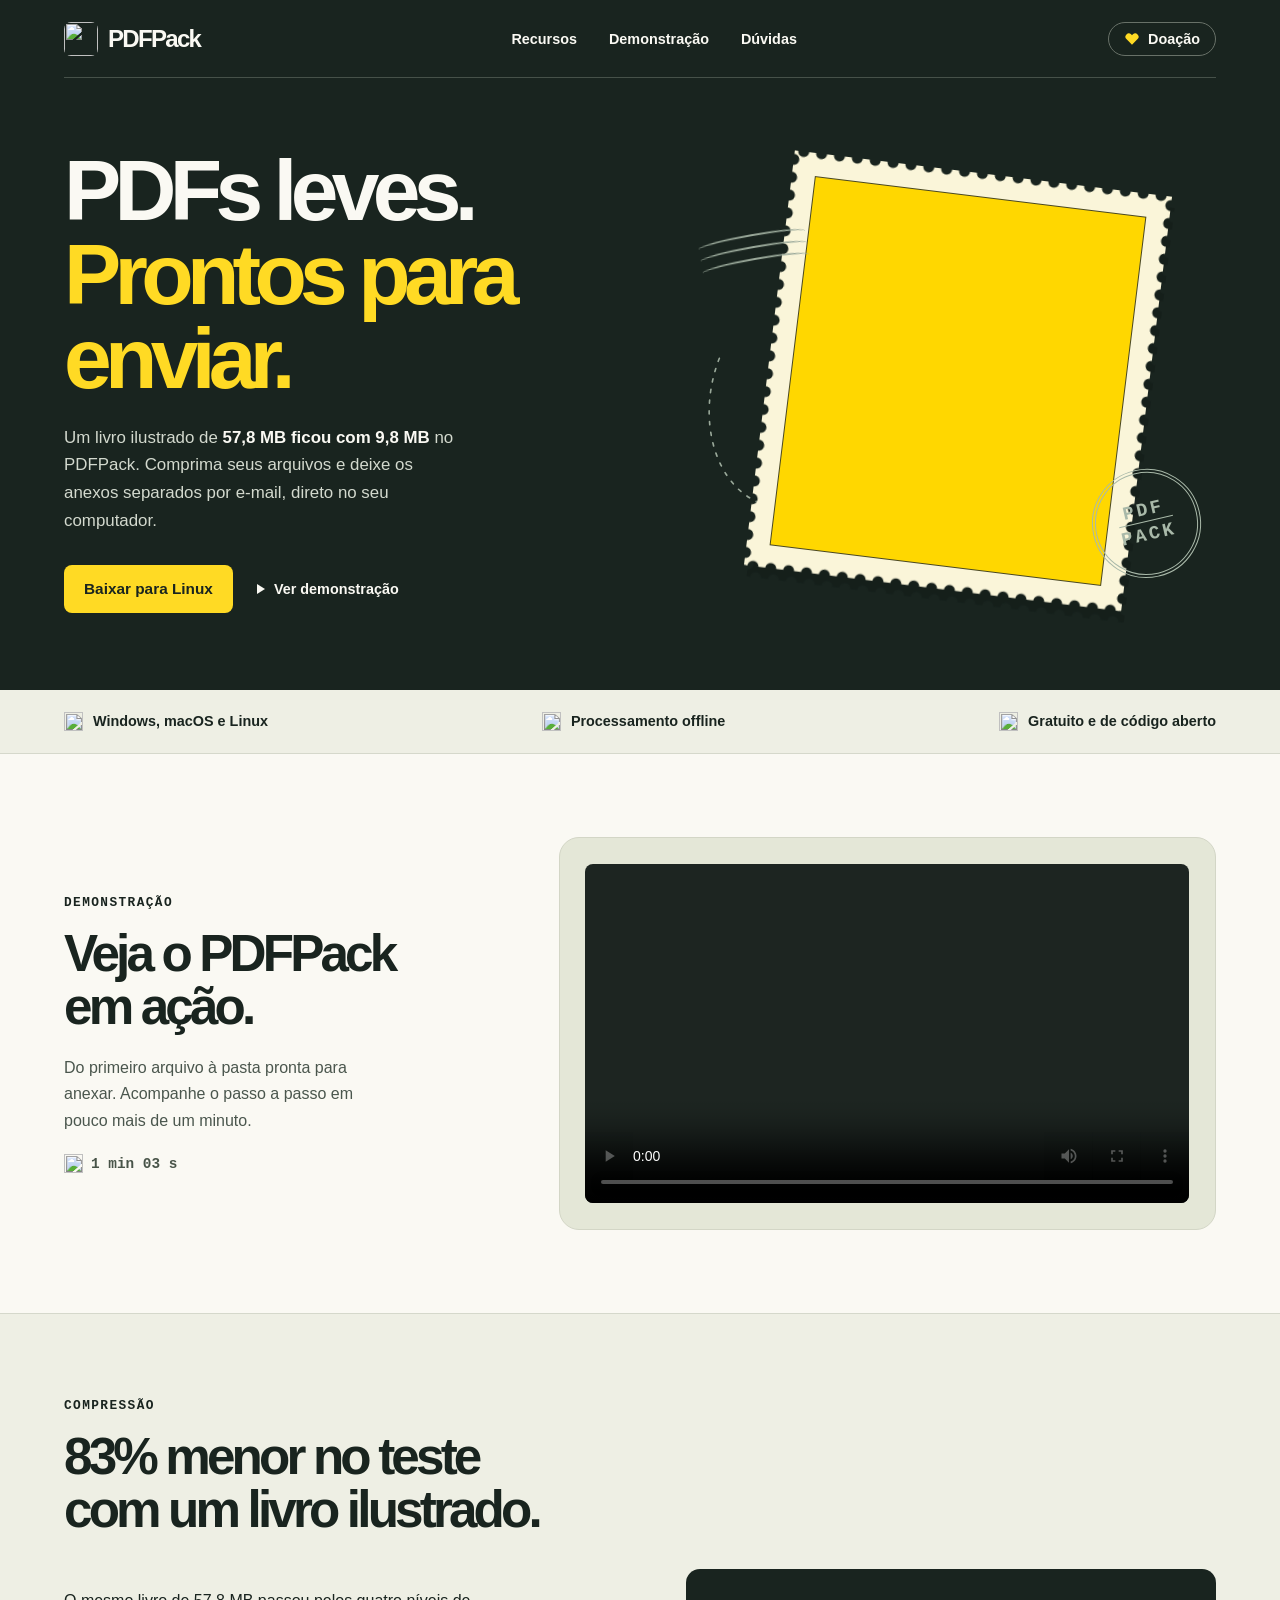
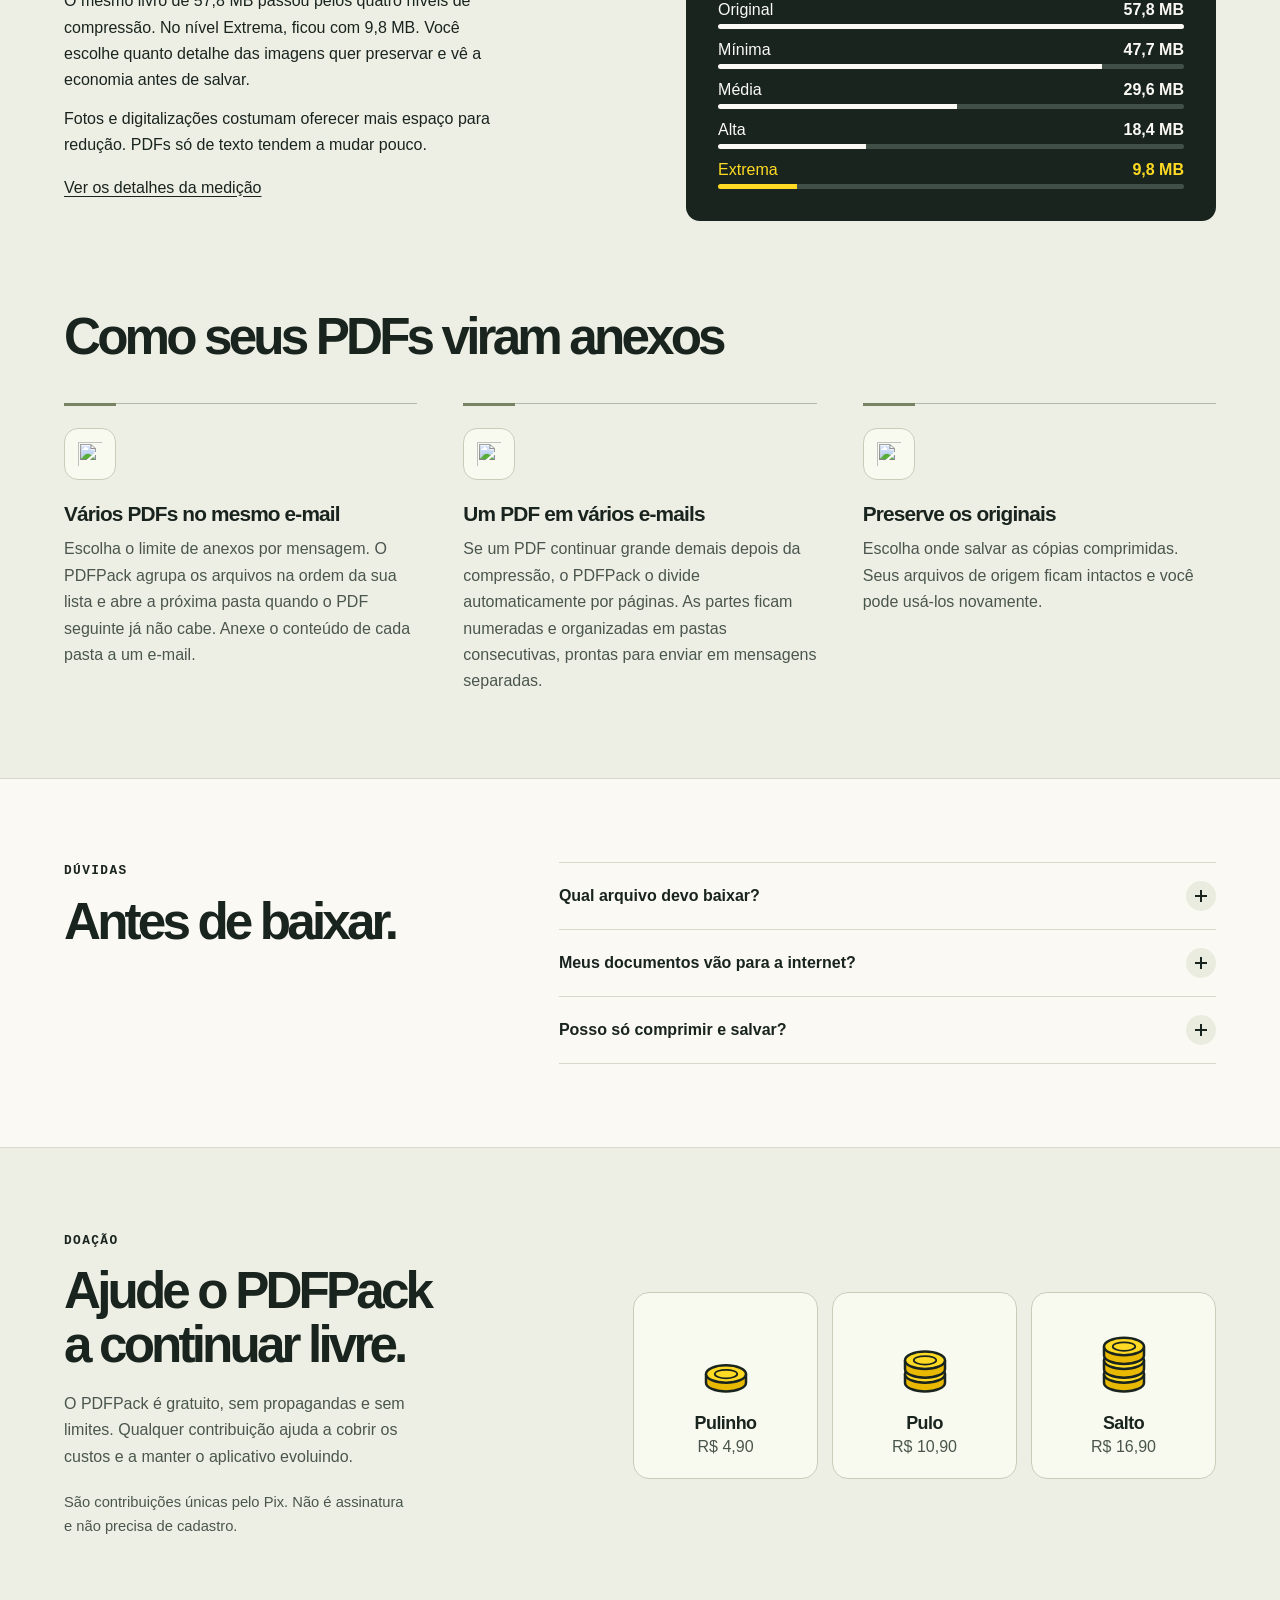
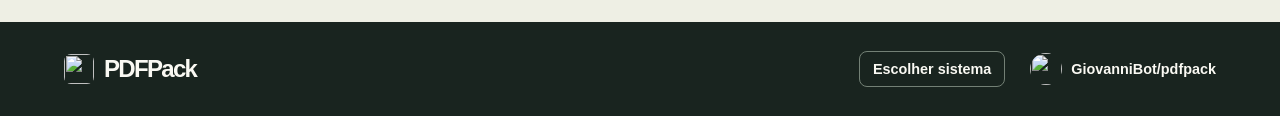
==== landing/index.html @ 3e166c4d "PDFPack 0.1.9: doação pelo Pix no aplicativo e na página O botão Doar abre três valores fixos com QR" ====
<!doctype html>
<html lang="pt-BR">
<head>
  <meta charset="utf-8">
  <meta name="viewport" content="width=device-width, initial-scale=1">
  <meta name="theme-color" content="#19241f">
  <meta name="description" content="Comprima PDFs no Windows, macOS ou Linux. Agrupe vários anexos por e-mail ou divida automaticamente um PDF pesado em partes para enviar em mensagens separadas.">
  <title>PDFPack — PDFs prontos para enviar</title>
  <link rel="icon" href="media/icon.png">
  <link rel="stylesheet" href="styles.css">
  <script defer src="downloads.js"></script>
  <script defer src="doacao-dados.js"></script>
  <script defer src="doacao.js"></script>
</head>
<body>
<a class="skip" href="#principal">Ir para o conteúdo</a>
<div class="top">
  <header class="wrap header">
    <a class="brand" href="#" aria-label="PDFPack, início"><img src="media/icon.png" alt="" width="34" height="34">PDFPack</a>
    <nav aria-label="Navegação principal"><a href="#recursos">Recursos</a><a href="#demonstracao">Demonstração</a><a href="#duvidas">Dúvidas</a></nav>
    <a class="repo donate" href="#doacao"><svg viewBox="0 0 24 24" width="16" height="16" aria-hidden="true"><path d="M12 20.5 3.6 12.1a5 5 0 0 1 7.07-7.07L12 6.36l1.33-1.33a5 5 0 0 1 7.07 7.07Z" fill="currentColor"/></svg>Doação</a>
  </header>
  <main id="principal" class="wrap hero">
    <div class="hero-copy">
      <h1>PDFs leves.<br><em>Prontos para <br>enviar.</em></h1>
      <p>Um livro ilustrado de <strong>57,8 MB ficou com 9,8 MB</strong> no PDFPack. Comprima seus arquivos e deixe os anexos separados por e-mail, direto no seu computador.</p>
      <div class="actions">
        <a class="button primary" id="device-download" href="#baixar">Baixar para computador</a>
        <a class="watch demo-link" href="#demonstracao"><i class="triangle" aria-hidden="true"></i>Ver demonstração</a>
      </div>
    </div>
    <div class="art" role="img" aria-label="Selo postal amarelo com o canguru do PDFPack guardando um envelope na bolsa">
      <svg class="postal-route" viewBox="0 0 480 370" aria-hidden="true" focusable="false">
        <path id="envelope-route" d="M18 164 C-11 239 30 317 94 300 S121 238 92 254 S86 346 203 346 Q320 346 405 309" fill="none" stroke="currentColor" stroke-width="1.5" stroke-dasharray="3 7" stroke-linecap="round"/>
        <g class="traveling-envelope">
          <rect x="-13" y="-9" width="26" height="18" rx="2" fill="#ffda24" stroke="#19241f" stroke-width="1.5"/>
          <path d="m-12-7 12 9 12-9" fill="none" stroke="#19241f" stroke-width="1.5"/>
        </g>
      </svg>
      <div class="stamp-shadow"><div class="stamp"><div class="stamp-print"></div></div></div>
      <div class="frank" aria-hidden="true"><span>PDF</span><b>PACK</b></div>
      <div class="waves" aria-hidden="true"><i></i><i></i><i></i></div>
    </div>
  </main>
</div>
<div class="specs"><div class="wrap spec-row">
  <span><img src="media/monitor.svg" alt="">Windows, macOS e Linux</span>
  <span><img src="media/shield-check.svg" alt="">Processamento offline</span>
  <span><img src="media/code-xml.svg" alt="">Gratuito e de código aberto</span>
</div></div>
<section class="section wrap demo" id="demonstracao" aria-labelledby="demo-title">
  <div class="section-copy"><p class="kicker">Demonstração</p><h2 id="demo-title">Veja o PDFPack <br>em ação.</h2><p>Do primeiro arquivo à pasta pronta para anexar. Acompanhe o passo a passo em pouco mais de um minuto.</p><span class="runtime"><img src="media/clock.svg" alt="">1 min 03 s</span></div>
  <div class="screen"><video controls playsinline preload="metadata" poster="media/emails.png" aria-label="Apresentação do PDFPack" src="media/pdfpack-apresentacao.mp4">Seu navegador não reproduz o vídeo. <a href="media/pdfpack-apresentacao.mp4">Abrir apresentação</a></video></div>
</section>
<section class="features" id="recursos" aria-labelledby="feature-title"><div class="wrap section">
  <p class="kicker">Compressão</p><h2 id="feature-title">83% menor no teste<br> com um livro ilustrado.</h2>
  <div class="compression-result">
    <div class="result-copy"><p>O mesmo livro de 57,8 MB passou pelos quatro níveis de compressão. No nível Extrema, ficou com 9,8 MB. Você escolhe quanto detalhe das imagens quer preservar e vê a economia antes de salvar.</p>
      <p>Fotos e digitalizações costumam oferecer mais espaço para redução. PDFs só de texto tendem a mudar pouco.</p>
      <a href="https://github.com/GiovanniBot/pdfpack/blob/b46be76/README.md#compress%C3%A3o" target="_blank" rel="noopener">Ver os detalhes da medição</a>
    </div>
    <dl class="size-chart" aria-label="Tamanho do mesmo livro antes e depois da compressão">
      <div style="--size:100%"><dt>Original</dt><dd>57,8 MB</dd></div>
      <div style="--size:82.5%"><dt>Mínima</dt><dd>47,7 MB</dd></div>
      <div style="--size:51.2%"><dt>Média</dt><dd>29,6 MB</dd></div>
      <div style="--size:31.8%"><dt>Alta</dt><dd>18,4 MB</dd></div>
      <div style="--size:17%"><dt>Extrema</dt><dd>9,8 MB</dd></div>
    </dl>
  </div>
  <h2>Como seus PDFs viram anexos</h2>
  <div class="feature-grid">
    <article><img src="media/folder-open.svg" alt=""><h3>Vários PDFs no mesmo e-mail</h3><p>Escolha o limite de anexos por mensagem. O PDFPack agrupa os arquivos na ordem da sua lista e abre a próxima pasta quando o PDF seguinte já não cabe. Anexe o conteúdo de cada pasta a um e-mail.</p></article>
    <article><img src="media/files.svg" alt=""><h3>Um PDF em vários e-mails</h3><p>Se um PDF continuar grande demais depois da compressão, o PDFPack o divide automaticamente por páginas. As partes ficam numeradas e organizadas em pastas consecutivas, prontas para enviar em mensagens separadas.</p></article>
    <article><img src="media/files.svg" alt=""><h3>Preserve os originais</h3><p>Escolha onde salvar as cópias comprimidas. Seus arquivos de origem ficam intactos e você pode usá-los novamente.</p></article>
  </div>
</div></section>
<section class="section wrap faq" id="duvidas" aria-labelledby="faq-title"><div><p class="kicker">Dúvidas</p><h2 id="faq-title">Antes de baixar.</h2></div>
  <div class="questions">
    <details><summary>Qual arquivo devo baixar?<span class="faq-icon" aria-hidden="true"></span></summary><div class="answer"><p>No Windows, abra o arquivo .exe. No macOS, descompacte o .zip para encontrar o PDFPack.app. No Linux x86_64, extraia o .tar.gz e siga as instruções incluídas no pacote.</p></div></details>
    <details><summary>Meus documentos vão para a internet?<span class="faq-icon" aria-hidden="true"></span></summary><div class="answer"><p>A compressão e a organização acontecem no seu computador. O aplicativo consulta a internet para verificar atualizações.</p></div></details>
    <details><summary>Posso só comprimir e salvar?<span class="faq-icon" aria-hidden="true"></span></summary><div class="answer"><p>Sim. Arraste os PDFs, escolha o nível de compressão e salve as cópias. A organização por e-mail é opcional.</p></div></details>
  </div>
</section>
<section class="support" id="doacao" aria-labelledby="support-title"><div class="wrap section support-grid">
  <div class="support-copy"><p class="kicker">Doação</p><h2 id="support-title">Ajude o PDFPack <br>a continuar livre.</h2>
    <p>O PDFPack é gratuito, sem propagandas e sem limites. Qualquer contribuição ajuda a cobrir os custos e a manter o aplicativo evoluindo.</p>
    <p class="support-note">São contribuições únicas pelo Pix. Não é assinatura e não precisa de cadastro.</p>
  </div>
  <div class="tiers" id="tiers"><noscript><p>Ative o JavaScript para ver os códigos Pix da doação.</p></noscript></div>
</div></section>
<footer><div class="wrap foot">
  <a class="brand" href="#"><img src="media/icon.png" alt="" width="30" height="30">PDFPack</a>
  <form id="system-picker" action="https://github.com/GiovanniBot/pdfpack/releases/latest">
    <button id="baixar" type="submit">Escolher sistema</button>
  </form>
  <a class="footer-repo" href="https://github.com/GiovanniBot/pdfpack">
    <img src="https://avatars.githubusercontent.com/u/69661645?v=4&amp;s=80" width="32" height="32" alt="" loading="lazy">
    GiovanniBot/pdfpack
  </a>
</div></footer>
<dialog id="download-dialog" aria-labelledby="dialog-title">
  <div class="dialog-heading">
    <h2 id="dialog-title">Baixar PDFPack</h2>
    <form method="dialog"><button class="close-dialog" aria-label="Fechar">×</button></form>
  </div>
  <div class="platform-list">
    <a data-system="windows" href="https://github.com/GiovanniBot/pdfpack/releases/latest/download/pdfpack.exe"><strong>Windows</strong><span>.exe</span></a>
    <a data-system="macos" href="https://github.com/GiovanniBot/pdfpack/releases/latest/download/PDFPack-macos.zip"><strong>macOS</strong><span>.zip</span></a>
    <a data-system="linux" href="https://github.com/GiovanniBot/pdfpack/releases/latest/download/pdfpack-linux-x86_64.tar.gz"><strong>Linux</strong><span>x86_64 · .tar.gz</span></a>
  </div>
</dialog>
<dialog id="pix-dialog" aria-labelledby="pix-title">
  <div class="dialog-heading">
    <h2 id="pix-title">Doar pelo Pix</h2>
    <form method="dialog"><button class="close-dialog" aria-label="Fechar">×</button></form>
  </div>
  <p class="pix-amount"><strong id="pix-name"></strong><span id="pix-price"></span></p>
  <div class="pix-body">
    <div class="pix-qr" id="pix-qr" role="img" aria-label="QR code do Pix"></div>
    <ol class="pix-steps">
      <li>Abra o aplicativo do seu banco.</li>
      <li>Escolha <b>Pix</b> e depois <b>Ler QR code</b>.</li>
      <li>Confira o valor e o nome <b id="pix-receiver"></b> e confirme.</li>
    </ol>
  </div>
  <label class="pix-copy-label" for="pix-code">Ou use o Pix copia e cola</label>
  <div class="pix-copy"><input id="pix-code" readonly><button type="button" id="pix-copy">Copiar código</button></div>
  <p class="pix-thanks" aria-live="polite" id="pix-status">Obrigado por apoiar o PDFPack.</p>
</dialog>
</body>
</html>
---- landing/styles.css ----
@font-face{font-family:Inter;src:url(media/Inter-Regular.ttf) format('truetype');font-weight:400;font-display:swap}
@font-face{font-family:Inter;src:url(media/Inter-SemiBold.ttf) format('truetype');font-weight:600 900;font-display:swap}
:root{--ink:#19241f;--sun:#ffda24;--paper:#faf9f3;--rule:#d5d8cb;color:var(--ink);background:var(--paper);font-family:Inter,Arial,sans-serif}
*{box-sizing:border-box}body{margin:0}a{color:inherit;text-decoration:none}img{display:block}a:focus-visible,video:focus-visible{outline:2px solid currentColor;outline-offset:4px}
.skip{position:fixed;left:1rem;top:-5rem;background:white;color:#161a17;padding:.8rem;z-index:5}.skip:focus{top:.5rem}
.wrap{width:min(1220px,calc(100% - clamp(36px,10vw,160px)));margin-inline:auto}
.top,footer{background:var(--ink);color:var(--paper)}
.header,.foot,.brand,nav,.actions,.button,.watch,.spec-row,.spec-row span,.repo,.runtime{display:flex;align-items:center}
.header{min-height:78px;justify-content:space-between;border-bottom:1px solid #465149;gap:22px}
.brand{gap:10px;font-size:1.5rem;font-weight:700;letter-spacing:-.07em}.brand img{border-radius:7px}.header nav{gap:32px}
nav a,.repo,.watch,.foot>a:not(.brand){font-size:.9rem;font-weight:600}
nav a:hover,.watch:hover,.foot a:hover{color:var(--sun)}.repo{gap:8px;border:1px solid #687168;border-radius:100px;padding:8px 15px}.repo span{font-family:monospace}.repo:hover{border-color:var(--sun)}
.hero{display:grid;grid-template-columns:1.12fr 1fr;align-items:center;gap:5%;padding-block:clamp(42px,5.5vw,88px) clamp(48px,6vw,92px)}
h1,h2,h3,p{margin:0}h1,h2,h3{font-weight:650}h1{font-size:clamp(3.6rem,6.7vw,6.6rem);line-height:.98;letter-spacing:-.078em}h1 em{font-style:normal;color:var(--sun)}
.hero-copy>p,.section-copy>p:not(.kicker),article p,details p{line-height:1.65}.hero-copy>p{color:#d3d9ce;font-size:clamp(1rem,1.32vw,1.18rem);max-width:43ch;margin-top:23px}
.actions{gap:24px;flex-wrap:wrap;margin-top:30px}.button{justify-content:center;gap:12px;border-radius:8px;padding:15px 20px;font-weight:700;font-size:.96rem}.primary{background:var(--sun);color:var(--ink)}.primary:hover{background:#ffea77}.windows{width:15px;height:15px;background:conic-gradient(var(--ink) 0 0);mask:linear-gradient(to right,#000 43%,transparent 43% 54%,#000 54%) intersect,linear-gradient(to bottom,#000 43%,transparent 43% 54%,#000 54%)}
.watch{gap:9px}.triangle{height:0;width:0;border-block:5px solid transparent;border-left:8px solid currentColor}
.art{position:relative;aspect-ratio:1.23;display:grid;place-items:center;isolation:isolate}
.stamp-shadow{width:77%;max-width:380px;transform:rotate(7deg);filter:drop-shadow(4px 11px 0 #0d17135c)}
.stamp{padding:6%;background:#faf5d9;aspect-ratio:.91;mask:linear-gradient(#000 0 0) center/calc(100% - 18px) calc(100% - 18px) no-repeat,radial-gradient(circle at 0 50%,transparent 5px,#000 5.8px) left/52% 18px repeat-y,radial-gradient(circle at 100% 50%,transparent 5px,#000 5.8px) right/52% 18px repeat-y;
  /* Perforations repeat along each of the four paper edges. */
  mask:radial-gradient(circle at 9px 0,transparent 5px,#000 6px) 0 0/18px 100% repeat-x intersect,radial-gradient(circle at 9px 100%,transparent 5px,#000 6px) 0 0/18px 100% repeat-x intersect,radial-gradient(circle at 0 9px,transparent 5px,#000 6px) 0 0/100% 18px repeat-y intersect,radial-gradient(circle at 100% 9px,transparent 5px,#000 6px) 0 0/100% 18px repeat-y}
.stamp-print{height:100%;background:#ffd700 url(media/banner.png) left center/auto 100% no-repeat;border:1px solid #494721}
.frank{position:absolute;right:3%;bottom:3%;width:clamp(70px,8.5vw,132px);aspect-ratio:1;border:4px double currentColor;border-radius:50%;color:#a9b9a9;display:grid;place-content:center;text-align:center;transform:rotate(-13deg);font:600 clamp(.8rem,1.45vw,1.3rem)/1.15 monospace;letter-spacing:.15em;z-index:2}.frank b{border-top:1px solid;padding-top:3px}
.waves{position:absolute;left:0;top:15%;width:21%;transform:rotate(-10deg);color:#9aa99a}.waves i{display:block;height:12px;border-top:2px solid;border-radius:50%}
.specs{border-bottom:1px solid var(--rule);background:#eeefe4}.spec-row{justify-content:space-between;gap:24px;padding-block:22px}.spec-row span{gap:10px;font-size:.9rem;font-weight:600}.spec-row img,.runtime img{width:19px;height:19px}
.section{padding-block:clamp(50px,6.5vw,100px)}.demo,.faq{display:grid;grid-template-columns:.76fr 1.24fr;align-items:center;gap:8%}.kicker{text-transform:uppercase;letter-spacing:.11em;font:600 .8rem/1.4 monospace;margin-bottom:15px}
h2{font-size:clamp(2.4rem,4vw,4rem);letter-spacing:-.075em;line-height:1.04}.section-copy>p:not(.kicker){margin-top:22px;max-width:33ch;color:#4a564d}.runtime{gap:8px;margin-top:20px;color:#485448;font:600 .9rem monospace}.screen{background:#e4e7d7;border:1px solid #d3d6c6;padding:clamp(10px,2vw,30px);border-radius:20px}.screen video{display:block;width:100%;aspect-ratio:16/9;background:#1d2521;object-fit:contain;border-radius:8px}
.features{border-block:1px solid var(--rule);background:#eeefe4}.feature-grid{display:grid;grid-template-columns:repeat(3,1fr);gap:4%;margin-top:40px}article{border-top:1px solid #b1b9aa;padding-top:24px}article img{width:28px;height:28px;margin-bottom:22px}h3{font-size:1.3rem;letter-spacing:-.04em}article p,details p{margin-top:10px;color:#4a564d}.faq{align-items:start}.questions{border-top:1px solid var(--rule)}details{border-bottom:1px solid var(--rule);padding-block:20px}summary{cursor:pointer;display:flex;align-items:center;justify-content:space-between;gap:15px;font-weight:600}summary::-webkit-details-marker{display:none}details p{max-width:60ch}.foot{gap:25px;padding-block:29px}.foot .brand{margin-right:auto}
@media(max-width:850px){.wrap{width:90%}.actions{gap:16px}.hero{gap:2%}.spec-row{gap:12px}.spec-row span{font-size:.8rem}}
@media(max-width:680px){.header{min-height:64px;gap:8px}.header nav{gap:15px}.header nav a{font-size:.83rem}.header nav a:first-child,.header nav a:last-child{display:none}.repo{padding:6px 10px}.hero{grid-template-columns:1fr;padding-block:42px 32px}.art{width:min(84%,375px);justify-self:center;margin-top:24px}.hero h1{font-size:clamp(3.65rem,13vw,5rem)}.hero h1 em br{display:none}.hero h1 em br:after{content:' '}.actions{gap:20px}.spec-row{flex-wrap:wrap;justify-content:flex-start;gap:15px 22px;padding-block:18px}.demo,.faq,.feature-grid{grid-template-columns:1fr;gap:26px}.section-copy>p:not(.kicker){max-width:100%}.section-copy h2 br{display:none}.feature-grid{margin-top:26px}.foot{gap:14px;flex-wrap:wrap}.foot>a:not(.brand){font-size:.8rem}}
@media(max-width:375px){.actions{align-items:flex-start;flex-direction:column}.header .brand{font-size:1.25rem}.header nav{display:none}.hero h1{font-size:clamp(2.9rem,15vw,3.65rem)}}

@keyframes rise-into-place {
  from { opacity: .55; translate: 0 14px; }
  to { opacity: 1; translate: 0 0; }
}

@keyframes deliver-stamp {
  from { opacity: .25; translate: 12px -16px; rotate: -8deg; }
  72% { opacity: 1; translate: 0 2px; rotate: 1deg; }
  to { opacity: 1; translate: 0 0; rotate: 0deg; }
}

@keyframes apply-postmark {
  from { opacity: 0; scale: 1.16; }
  75% { opacity: 1; scale: .96; }
  to { opacity: 1; scale: 1; }
}

.postal-route {
  position: absolute;
  inset: 0;
  width: 100%;
  height: 100%;
  color: #9aa99a;
  pointer-events: none;
}
.traveling-envelope { opacity: 0; }
#baixar, .close-dialog {
  cursor: pointer;
  font: inherit;
  color: inherit;
}
#baixar {
  border: 1px solid #738075;
  border-radius: 8px;
  padding: 9px 13px;
  background: transparent;
  font-size: .9rem;
  font-weight: 600;
}
#baixar:hover { border-color: var(--sun); color: var(--sun); }
button:focus-visible { outline: 2px solid currentColor; outline-offset: 3px; }
#download-dialog {
  width: min(440px, calc(100% - 32px));
  padding: clamp(22px,4vw,32px);
  border: 1px solid var(--rule);
  border-radius: 18px;
  color: var(--ink);
  background: var(--paper);
  box-shadow: 0 20px 90px #101a1555;
}
#download-dialog::backdrop { background: #101b16ba; }
.dialog-heading, .platform-list a { display: flex; align-items: center; justify-content: space-between; gap: 12px; }
.dialog-heading h2 { font-size: 2rem; }
.close-dialog { border: 0; background: #e9ecde; border-radius: 50%; width: 36px; height: 36px; font-size: 1.5rem; }
.platform-list { display: grid; gap: 8px; margin-top: 24px; }
.platform-list a { padding: 14px; border: 1px solid var(--rule); border-radius: 8px; }
.platform-list a:is(:hover,:focus-visible) { background: var(--sun); }
.platform-list span { font-size: .85rem; }
.demo-link { width: fit-content; }
.footer-repo { display: inline-flex; align-items: center; gap: 9px; }
.footer-repo img { border-radius: 50%; object-fit: cover; }
.hero-copy strong { color: var(--paper); }
.compression-result {
  display: grid;
  grid-template-columns: 1fr 1fr;
  gap: 8%;
  margin-block: 32px clamp(56px,7vw,96px);
  align-items: center;
}
.result-copy { max-width: 48ch; line-height: 1.65; }
.result-copy p + p { margin-top: 12px; }
.result-copy a { display: inline-block; margin-top: 16px; text-decoration: underline; text-underline-offset: .2em; }
.size-chart { margin: 0; padding: clamp(18px,3vw,32px); background: var(--ink); color: var(--paper); border-radius: 14px; }
.size-chart div { display: grid; grid-template-columns: 1fr auto; gap: 5px; margin-bottom: 12px; }
.size-chart div:last-child { margin-bottom: 0; color: var(--sun); }
.size-chart dd { margin: 0; font-weight: 600; font-variant-numeric: tabular-nums; }
.size-chart div::after {
  content: "";
  grid-column: 1 / -1;
  height: 5px;
  border-radius: 4px;
  background: linear-gradient(to right,currentColor var(--size),#405047 var(--size));
}
@media(max-width:680px) { .compression-result { grid-template-columns: 1fr; gap: 22px; } }
.stamp-shadow { position: relative; }
.header nav a { position: relative; }
.header nav a::after {
  content: "";
  position: absolute;
  inset: auto 0 -5px;
  height: 2px;
  background: var(--sun);
  transform: scaleX(0);
  transform-origin: left;
}
.header nav a:is(:hover, :focus-visible)::after { transform: scaleX(1); }

.feature-grid article { position: relative; }
.feature-grid article > img {
  width: 52px;
  height: 52px;
  padding: 13px;
  border: 1px solid #c6ceba;
  border-radius: 14px;
  background: #f9faef;
}
.feature-grid article::before {
  content: "";
  position: absolute;
  inset: -1px auto auto 0;
  width: 52px;
  height: 3px;
  background: #778363;
  transform-origin: left;
}

.questions details { padding: 0; }
.questions summary { padding-block: 18px; }
.faq-icon {
  display: grid;
  place-items: center;
  width: 30px;
  height: 30px;
  flex: none;
  border-radius: 50%;
  background: #e9ecde;
}
.faq-icon::before, .faq-icon::after {
  content: "";
  grid-area: 1 / 1;
  width: 12px;
  border-top: 2px solid currentColor;
}
.faq-icon::after { transform: rotate(90deg); }
details[open] .faq-icon { background-color: var(--sun); }
details[open] .faq-icon::after { transform: rotate(0deg); }
.questions summary:focus-visible { outline: none; }
.questions summary:focus-visible .faq-icon { outline: 2px solid currentColor; outline-offset: 3px; }
.answer { min-height: 0; overflow: hidden; }
.answer p { margin: 0; padding: 0 40px 20px 0; }

@keyframes carry-envelope {
  0% { offset-distance: 0%; opacity: 0; }
  10%, 89% { opacity: 1; }
  100% { offset-distance: 100%; opacity: 0; }
}
@keyframes ink-stroke {
  from { clip-path: inset(0 100% 0 0); }
  to { clip-path: inset(0); }
}
@keyframes print-rule {
  from { transform: scaleX(0); }
  to { transform: scaleX(1); }
}
@keyframes lift-icon {
  from { scale: .87; rotate: -8deg; }
  to { scale: 1; rotate: 0deg; }
}

@media screen and (prefers-reduced-motion: no-preference) {
  html { scroll-behavior: smooth; }
  .hero-copy > * {
    animation: rise-into-place 500ms cubic-bezier(.2,.75,.3,1) backwards;
  }
  .hero-copy > p { animation-delay: 90ms; }
  .hero-copy > .actions { animation-delay: 155ms; }
  .stamp-shadow { animation: deliver-stamp 750ms cubic-bezier(.2,.72,.25,1) backwards; }
  .frank { animation: apply-postmark 310ms 1.75s backwards; }
  .traveling-envelope {
    transform-box: fill-box;
    offset-path: url(#envelope-route);
    offset-anchor: center;
    offset-rotate: auto;
    animation: carry-envelope 1.55s 220ms cubic-bezier(.32,.06,.45,1) both;
  }
  .waves i { animation: ink-stroke 350ms 1.75s backwards; }
  .waves i:nth-child(2) { animation-delay: 1.81s; }
  .waves i:nth-child(3) { animation-delay: 1.87s; }
  .header nav a::after { transition: transform 190ms ease-out; }

  .button, .repo, .triangle {
    transition: translate 170ms ease-out, background-color 170ms, border-color 170ms;
  }
  .button:active, .repo:active { translate: 0 1px; }
  .faq-icon { transition: background-color 220ms; }
  .faq-icon::after { transition: transform 220ms ease; }
  @supports selector(details::details-content) {
    .questions details::details-content {
      display: grid;
      grid-template-rows: 0fr;
      opacity: 0;
      transition: grid-template-rows 360ms cubic-bezier(.35,0,.25,1),
                  opacity 240ms ease,
                  content-visibility 360ms allow-discrete;
    }
    .questions details[open]::details-content { grid-template-rows: 1fr; opacity: 1; }
  }

  @media (hover: hover) and (pointer: fine) {
    .art { transition: rotate 320ms ease-out; }
    .art:hover { rotate: -2deg; }
    .button:hover, .repo:hover { translate: 0 -2px; }
    .watch:hover .triangle { translate: 3px 0; }
    .feature-grid article img { transition: background-color 230ms, translate 230ms; }
    .feature-grid article:hover img { background-color: var(--sun); translate: 0 -3px; }
  }

  @supports (animation-timeline: view()) and (animation-range: entry 0% entry 80%) {
    .section-copy, .feature-grid article, .faq > div:first-child {
      animation: rise-into-place linear both;
      animation-timeline: view();
      animation-range: entry 0% entry 80%;
    }
    .feature-grid article::before, .feature-grid article img {
      animation: print-rule linear both;
      animation-timeline: view();
      animation-range: entry 0% cover 20%;
    }
    .feature-grid article img { animation-name: lift-icon; }
  }
}

/* Doação */
.repo.donate svg { color: var(--sun); }
.repo.donate:hover { background: var(--sun); color: var(--ink); }
.repo.donate:hover svg { color: var(--ink); }
.support { border-top: 1px solid var(--rule); background: #eeefe4; }
.support-grid { display: grid; grid-template-columns: .9fr 1.1fr; align-items: center; gap: 8%; }
.support-copy p:not(.kicker) { margin-top: 20px; max-width: 42ch; line-height: 1.65; color: #4a564d; }
.support-copy .support-note { margin-top: 12px; font-size: .92rem; }
.tiers { display: grid; grid-template-columns: repeat(3, 1fr); gap: 14px; }
.tier {
  display: grid; justify-items: center; gap: 4px;
  padding: 26px 10px 22px;
  border: 1px solid #c6ceba; border-radius: 16px;
  background: #f9faef; color: inherit; font: inherit; cursor: pointer;
  transition: translate .15s, border-color .15s, background .15s;
}
.tier svg { margin-bottom: 10px; }
.tier strong { font-size: 1.12rem; letter-spacing: -.03em; }
.tier span { font-variant-numeric: tabular-nums; color: #4a564d; }
.tier:is(:hover, :focus-visible) { translate: 0 -3px; border-color: var(--ink); background: #fffbe0; }
#pix-dialog {
  width: min(520px, calc(100% - 32px));
  padding: clamp(22px,4vw,32px);
  border: 1px solid var(--rule); border-radius: 18px;
  color: var(--ink); background: var(--paper);
  box-shadow: 0 20px 90px #101a1555;
}
#pix-dialog::backdrop { background: #101b16ba; }
.pix-amount { display: flex; align-items: baseline; gap: 10px; margin-top: 14px; }
.pix-amount strong { font-size: 1.15rem; }
.pix-amount span { font-size: 1.15rem; font-variant-numeric: tabular-nums; color: #4a564d; }
.pix-body { display: grid; grid-template-columns: 200px 1fr; gap: 22px; align-items: center; margin-top: 16px; }
.pix-qr { border: 1px solid var(--rule); border-radius: 12px; overflow: hidden; background: #fff; }
.pix-qr svg { display: block; width: 100%; height: auto; }
.pix-steps { margin: 0; padding-left: 1.2em; line-height: 1.55; color: #36413a; }
.pix-steps li + li { margin-top: 8px; }
.pix-copy-label { display: block; margin-top: 20px; font-size: .85rem; font-weight: 600; }
.pix-copy { display: flex; gap: 8px; margin-top: 6px; }
.pix-copy input { flex: 1; min-width: 0; padding: 11px 12px; border: 1px solid var(--rule); border-radius: 8px; background: #fff; font: .8rem monospace; color: #36413a; }
.pix-copy button { padding: 11px 16px; border: 0; border-radius: 8px; background: var(--sun); color: var(--ink); font: inherit; font-weight: 700; font-size: .9rem; cursor: pointer; white-space: nowrap; }
.pix-copy button:hover { background: #ffea77; }
.pix-thanks { margin-top: 14px; font-size: .88rem; color: #4a564d; min-height: 1.4em; }
@media(max-width:850px) { .support-grid { grid-template-columns: 1fr; gap: 28px; } }
@media(max-width:480px) { .pix-body { grid-template-columns: 1fr; justify-items: center; } .pix-qr { width: 210px; } .tier { padding: 18px 4px 16px; } .tier svg { width: 46px; height: 62px; } }
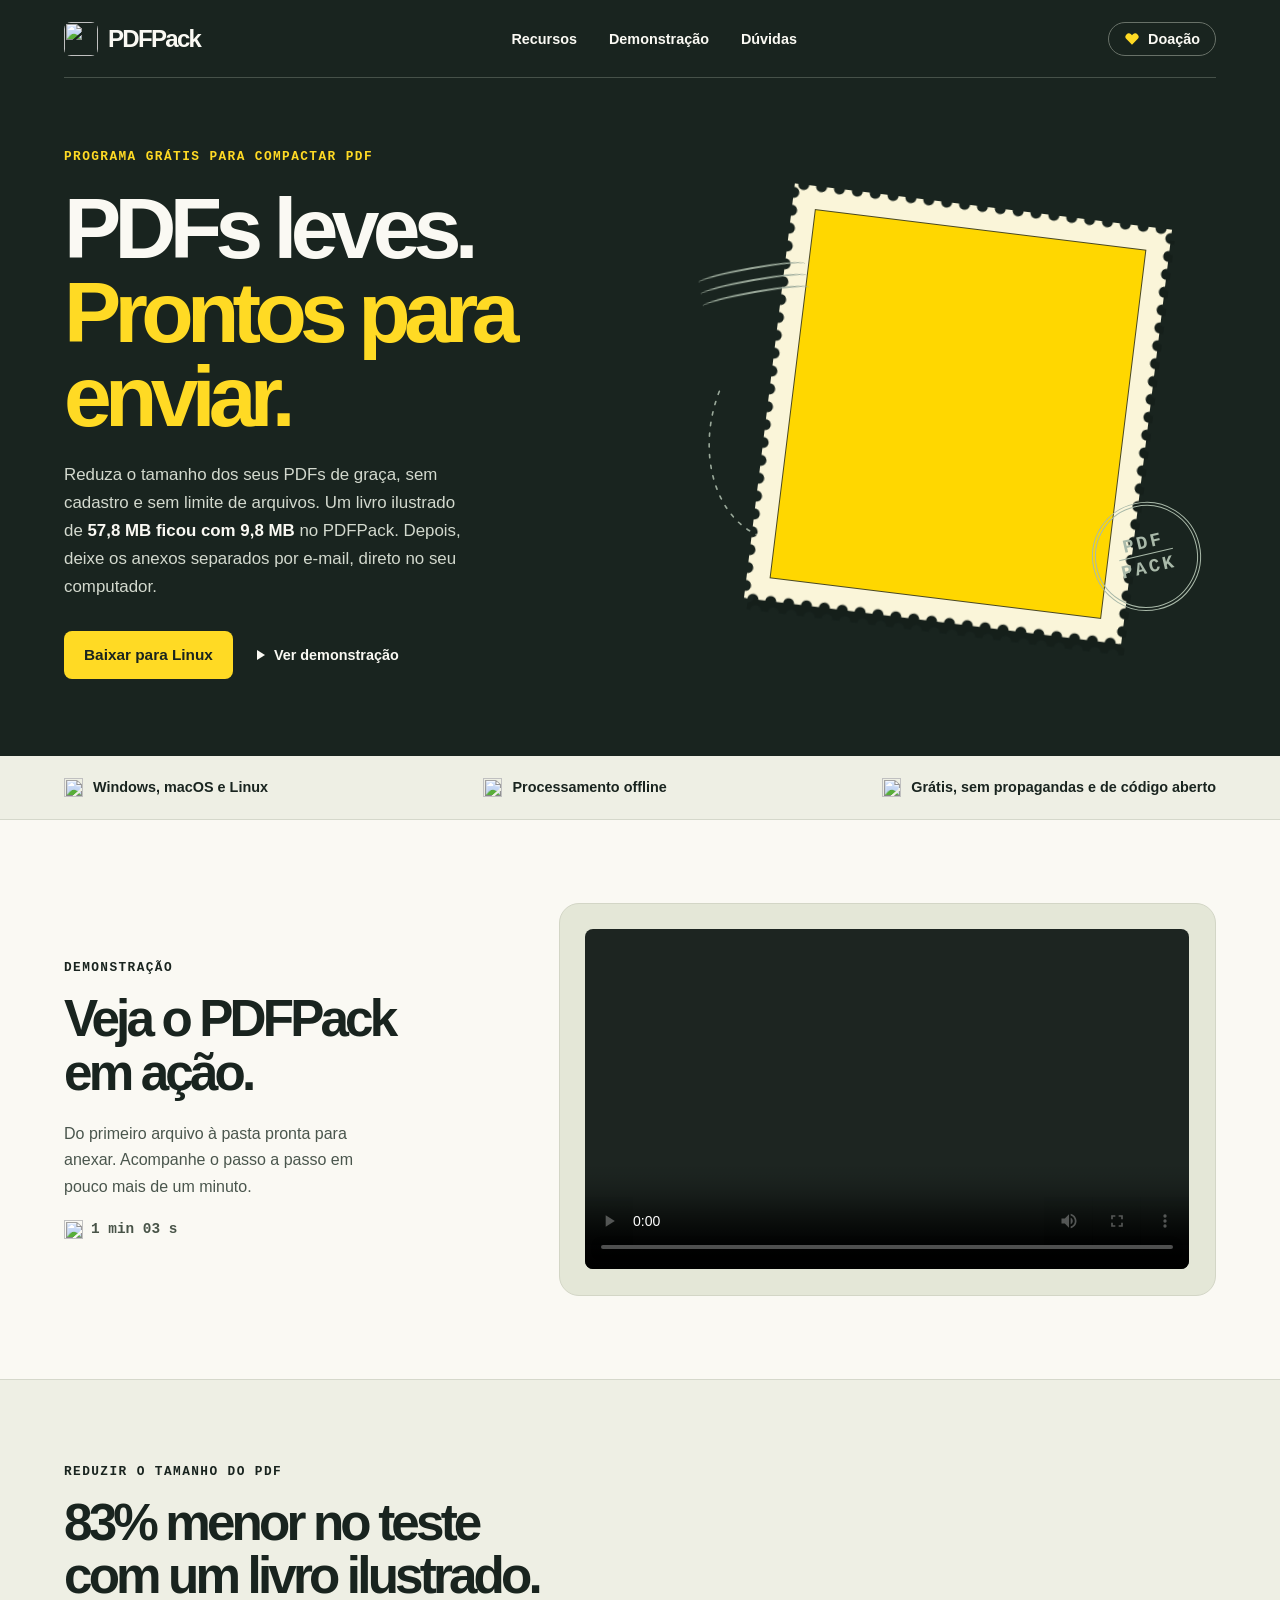
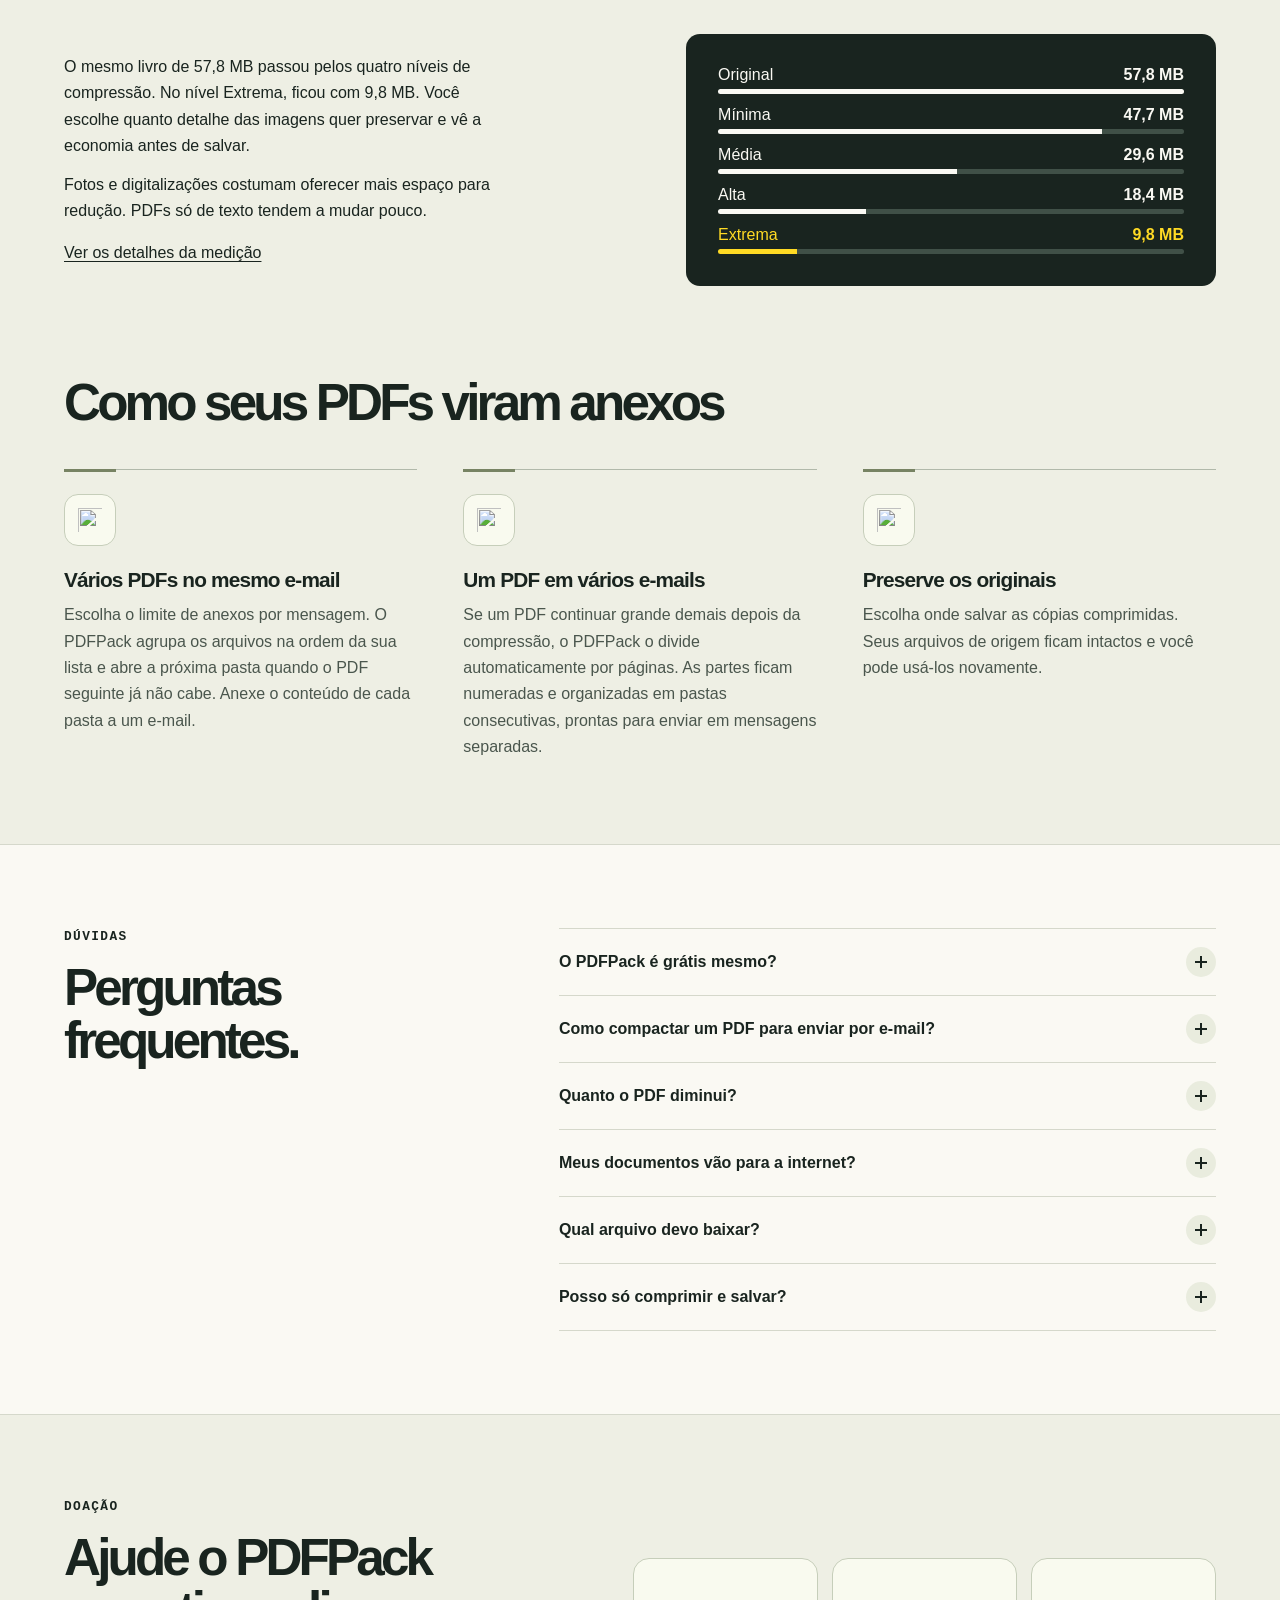
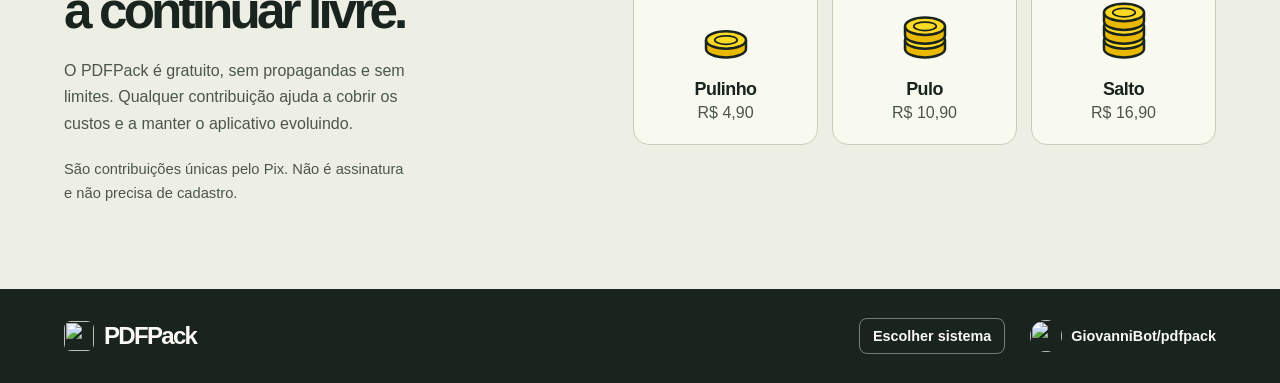
==== commit 382e73d1: "Página: SEO para quem procura compactar PDF grátis Título, descrição, Open Graph e dados estruturado" ====
--- a/landing/index.html
+++ b/landing/index.html
@@ -4,9 +4,121 @@
   <meta charset="utf-8">
   <meta name="viewport" content="width=device-width, initial-scale=1">
   <meta name="theme-color" content="#19241f">
-  <meta name="description" content="Comprima PDFs no Windows, macOS ou Linux. Agrupe vários anexos por e-mail ou divida automaticamente um PDF pesado em partes para enviar em mensagens separadas.">
-  <title>PDFPack — PDFs prontos para enviar</title>
+  <title>Compactar PDF grátis no computador, sem limites | PDFPack</title>
+  <meta name="description" content="Programa grátis para compactar e reduzir PDF no Windows, Mac e Linux. Sem limite de arquivos, sem cadastro e offline: seus PDFs não saem do computador.">
+  <meta name="robots" content="index, follow, max-image-preview:large">
+  <link rel="canonical" href="https://giovannibot.github.io/pdfpack/">
+  <meta property="og:type" content="website">
+  <meta property="og:locale" content="pt_BR">
+  <meta property="og:site_name" content="PDFPack">
+  <meta property="og:url" content="https://giovannibot.github.io/pdfpack/">
+  <meta property="og:title" content="PDFPack: compactar PDF grátis, sem limites">
+  <meta property="og:description" content="Reduza o tamanho dos seus PDFs no computador, de graça e sem cadastro, e deixe os anexos prontos para o e-mail.">
+  <meta property="og:image" content="https://giovannibot.github.io/pdfpack/media/compartilhar.png">
+  <meta property="og:image:width" content="1200">
+  <meta property="og:image:height" content="630">
+  <meta property="og:image:alt" content="O canguru do PDFPack ao lado do nome: PDFs leves, prontos para enviar por e-mail">
+  <meta name="twitter:card" content="summary_large_image">
   <link rel="icon" href="media/icon.png">
+  <link rel="apple-touch-icon" href="media/icon.png">
+  <script type="application/ld+json">
+[
+ {
+  "@context": "https://schema.org",
+  "@type": "SoftwareApplication",
+  "name": "PDFPack",
+  "alternateName": "PDFPack — compactador de PDF grátis",
+  "description": "Programa grátis para compactar e reduzir PDF no Windows, Mac e Linux. Sem limite de arquivos, sem cadastro e offline: seus PDFs não saem do computador.",
+  "url": "https://giovannibot.github.io/pdfpack/",
+  "applicationCategory": "UtilitiesApplication",
+  "operatingSystem": "Windows, macOS, Linux",
+  "inLanguage": "pt-BR",
+  "isAccessibleForFree": true,
+  "offers": {
+   "@type": "Offer",
+   "price": "0",
+   "priceCurrency": "BRL"
+  },
+  "downloadUrl": "https://github.com/GiovanniBot/pdfpack/releases/latest",
+  "image": "https://giovannibot.github.io/pdfpack/media/icon.png",
+  "screenshot": "https://giovannibot.github.io/pdfpack/media/emails.png",
+  "license": "https://github.com/GiovanniBot/pdfpack/blob/main/LICENSE-MIT",
+  "featureList": [
+   "Compactar PDF sem perder a leitura",
+   "Reduzir o tamanho de vários PDFs de uma vez",
+   "Quatro níveis de compressão",
+   "Separar anexos pelo limite do e-mail",
+   "Dividir um PDF grande em partes",
+   "Funciona offline"
+  ]
+ },
+ {
+  "@context": "https://schema.org",
+  "@type": "VideoObject",
+  "name": "Como compactar PDF com o PDFPack",
+  "description": "Do primeiro arquivo à pasta pronta para anexar: compactar PDFs, organizar por e-mail e salvar.",
+  "thumbnailUrl": "https://giovannibot.github.io/pdfpack/media/emails.png",
+  "uploadDate": "2026-11-18",
+  "duration": "PT1M3S",
+  "contentUrl": "https://giovannibot.github.io/pdfpack/media/pdfpack-apresentacao.mp4",
+  "inLanguage": "pt-BR"
+ },
+ {
+  "@context": "https://schema.org",
+  "@type": "FAQPage",
+  "mainEntity": [
+   {
+    "@type": "Question",
+    "name": "O PDFPack é grátis mesmo?",
+    "acceptedAnswer": {
+     "@type": "Answer",
+     "text": "Sim. O PDFPack é gratuito e de código aberto: sem propagandas, sem marca d’água, sem cadastro e sem limite de arquivos ou de tamanho. Quem quiser pode apoiar com uma doação pelo Pix, mas nada fica bloqueado sem ela."
+    }
+   },
+   {
+    "@type": "Question",
+    "name": "Como compactar um PDF para enviar por e-mail?",
+    "acceptedAnswer": {
+     "@type": "Answer",
+     "text": "Abra o PDFPack e arraste seus PDFs para a janela. Clique em Comprimir, escolha o nível (Mínima, Média, Alta ou Extrema) e veja quanto cada arquivo diminuiu. Se quiser, use Organizar para email para separar os anexos pelo limite do seu e-mail. Por fim, clique em Salvar."
+    }
+   },
+   {
+    "@type": "Question",
+    "name": "Quanto o PDF diminui?",
+    "acceptedAnswer": {
+     "@type": "Answer",
+     "text": "Depende do conteúdo. PDFs com fotos e páginas digitalizadas costumam diminuir bastante: um livro ilustrado de 57,8 MB ficou com 9,8 MB no nível Extrema. PDFs só de texto já são leves e mudam pouco."
+    }
+   },
+   {
+    "@type": "Question",
+    "name": "Meus documentos vão para a internet?",
+    "acceptedAnswer": {
+     "@type": "Answer",
+     "text": "Não. A compressão e a organização acontecem no seu computador, sem enviar seus PDFs para nenhum site. O aplicativo só consulta a internet para verificar atualizações."
+    }
+   },
+   {
+    "@type": "Question",
+    "name": "Qual arquivo devo baixar?",
+    "acceptedAnswer": {
+     "@type": "Answer",
+     "text": "No Windows, abra o arquivo .exe. No macOS, descompacte o .zip para encontrar o PDFPack.app. No Linux x86_64, extraia o .tar.gz e siga as instruções incluídas no pacote."
+    }
+   },
+   {
+    "@type": "Question",
+    "name": "Posso só comprimir e salvar?",
+    "acceptedAnswer": {
+     "@type": "Answer",
+     "text": "Sim. Arraste os PDFs, escolha o nível de compressão e salve as cópias. A organização por e-mail é opcional, e seus arquivos originais ficam intactos."
+    }
+   }
+  ]
+ }
+]
+  </script>
   <link rel="stylesheet" href="styles.css">
   <script defer src="downloads.js"></script>
   <script defer src="doacao-dados.js"></script>
@@ -22,8 +134,8 @@
   </header>
   <main id="principal" class="wrap hero">
     <div class="hero-copy">
-      <h1>PDFs leves.<br><em>Prontos para <br>enviar.</em></h1>
-      <p>Um livro ilustrado de <strong>57,8 MB ficou com 9,8 MB</strong> no PDFPack. Comprima seus arquivos e deixe os anexos separados por e-mail, direto no seu computador.</p>
+      <h1><span class="eyebrow">Programa grátis para compactar PDF</span> PDFs leves.<br><em>Prontos para <br>enviar.</em></h1>
+      <p>Reduza o tamanho dos seus PDFs de graça, sem cadastro e sem limite de arquivos. Um livro ilustrado de <strong>57,8 MB ficou com 9,8 MB</strong> no PDFPack. Depois, deixe os anexos separados por e-mail, direto no seu computador.</p>
       <div class="actions">
         <a class="button primary" id="device-download" href="#baixar">Baixar para computador</a>
         <a class="watch demo-link" href="#demonstracao"><i class="triangle" aria-hidden="true"></i>Ver demonstração</a>
@@ -46,14 +158,14 @@
 <div class="specs"><div class="wrap spec-row">
   <span><img src="media/monitor.svg" alt="">Windows, macOS e Linux</span>
   <span><img src="media/shield-check.svg" alt="">Processamento offline</span>
-  <span><img src="media/code-xml.svg" alt="">Gratuito e de código aberto</span>
+  <span><img src="media/code-xml.svg" alt="">Grátis, sem propagandas e de código aberto</span>
 </div></div>
 <section class="section wrap demo" id="demonstracao" aria-labelledby="demo-title">
   <div class="section-copy"><p class="kicker">Demonstração</p><h2 id="demo-title">Veja o PDFPack <br>em ação.</h2><p>Do primeiro arquivo à pasta pronta para anexar. Acompanhe o passo a passo em pouco mais de um minuto.</p><span class="runtime"><img src="media/clock.svg" alt="">1 min 03 s</span></div>
-  <div class="screen"><video controls playsinline preload="metadata" poster="media/emails.png" aria-label="Apresentação do PDFPack" src="media/pdfpack-apresentacao.mp4">Seu navegador não reproduz o vídeo. <a href="media/pdfpack-apresentacao.mp4">Abrir apresentação</a></video></div>
+  <div class="screen"><video controls playsinline preload="metadata" poster="media/emails.png" aria-label="Vídeo: como compactar PDF com o PDFPack" src="media/pdfpack-apresentacao.mp4">Seu navegador não reproduz o vídeo. <a href="media/pdfpack-apresentacao.mp4">Abrir apresentação</a></video></div>
 </section>
 <section class="features" id="recursos" aria-labelledby="feature-title"><div class="wrap section">
-  <p class="kicker">Compressão</p><h2 id="feature-title">83% menor no teste<br> com um livro ilustrado.</h2>
+  <p class="kicker">Reduzir o tamanho do PDF</p><h2 id="feature-title">83% menor no teste<br> com um livro ilustrado.</h2>
   <div class="compression-result">
     <div class="result-copy"><p>O mesmo livro de 57,8 MB passou pelos quatro níveis de compressão. No nível Extrema, ficou com 9,8 MB. Você escolhe quanto detalhe das imagens quer preservar e vê a economia antes de salvar.</p>
       <p>Fotos e digitalizações costumam oferecer mais espaço para redução. PDFs só de texto tendem a mudar pouco.</p>
@@ -74,11 +186,14 @@
     <article><img src="media/files.svg" alt=""><h3>Preserve os originais</h3><p>Escolha onde salvar as cópias comprimidas. Seus arquivos de origem ficam intactos e você pode usá-los novamente.</p></article>
   </div>
 </div></section>
-<section class="section wrap faq" id="duvidas" aria-labelledby="faq-title"><div><p class="kicker">Dúvidas</p><h2 id="faq-title">Antes de baixar.</h2></div>
+<section class="section wrap faq" id="duvidas" aria-labelledby="faq-title"><div><p class="kicker">Dúvidas</p><h2 id="faq-title">Perguntas frequentes.</h2></div>
   <div class="questions">
+    <details><summary>O PDFPack é grátis mesmo?<span class="faq-icon" aria-hidden="true"></span></summary><div class="answer"><p>Sim. O PDFPack é gratuito e de código aberto: sem propagandas, sem marca d’água, sem cadastro e sem limite de arquivos ou de tamanho. Quem quiser pode apoiar com uma doação pelo Pix, mas nada fica bloqueado sem ela.</p></div></details>
+    <details><summary>Como compactar um PDF para enviar por e-mail?<span class="faq-icon" aria-hidden="true"></span></summary><div class="answer"><p>Abra o PDFPack e arraste seus PDFs para a janela. Clique em Comprimir, escolha o nível (Mínima, Média, Alta ou Extrema) e veja quanto cada arquivo diminuiu. Se quiser, use Organizar para email para separar os anexos pelo limite do seu e-mail. Por fim, clique em Salvar.</p></div></details>
+    <details><summary>Quanto o PDF diminui?<span class="faq-icon" aria-hidden="true"></span></summary><div class="answer"><p>Depende do conteúdo. PDFs com fotos e páginas digitalizadas costumam diminuir bastante: um livro ilustrado de 57,8 MB ficou com 9,8 MB no nível Extrema. PDFs só de texto já são leves e mudam pouco.</p></div></details>
+    <details><summary>Meus documentos vão para a internet?<span class="faq-icon" aria-hidden="true"></span></summary><div class="answer"><p>Não. A compressão e a organização acontecem no seu computador, sem enviar seus PDFs para nenhum site. O aplicativo só consulta a internet para verificar atualizações.</p></div></details>
     <details><summary>Qual arquivo devo baixar?<span class="faq-icon" aria-hidden="true"></span></summary><div class="answer"><p>No Windows, abra o arquivo .exe. No macOS, descompacte o .zip para encontrar o PDFPack.app. No Linux x86_64, extraia o .tar.gz e siga as instruções incluídas no pacote.</p></div></details>
-    <details><summary>Meus documentos vão para a internet?<span class="faq-icon" aria-hidden="true"></span></summary><div class="answer"><p>A compressão e a organização acontecem no seu computador. O aplicativo consulta a internet para verificar atualizações.</p></div></details>
-    <details><summary>Posso só comprimir e salvar?<span class="faq-icon" aria-hidden="true"></span></summary><div class="answer"><p>Sim. Arraste os PDFs, escolha o nível de compressão e salve as cópias. A organização por e-mail é opcional.</p></div></details>
+    <details><summary>Posso só comprimir e salvar?<span class="faq-icon" aria-hidden="true"></span></summary><div class="answer"><p>Sim. Arraste os PDFs, escolha o nível de compressão e salve as cópias. A organização por e-mail é opcional, e seus arquivos originais ficam intactos.</p></div></details>
   </div>
 </section>
 <section class="support" id="doacao" aria-labelledby="support-title"><div class="wrap section support-grid">
--- a/landing/styles.css
+++ b/landing/styles.css
@@ -297,3 +297,6 @@
 .pix-thanks { margin-top: 14px; font-size: .88rem; color: #4a564d; min-height: 1.4em; }
 @media(max-width:850px) { .support-grid { grid-template-columns: 1fr; gap: 28px; } }
 @media(max-width:480px) { .pix-body { grid-template-columns: 1fr; justify-items: center; } .pix-qr { width: 210px; } .tier { padding: 18px 4px 16px; } .tier svg { width: 46px; height: 62px; } }
+
+/* SEO: a frase do topo diz o que o programa faz */
+.hero h1 .eyebrow{display:block;margin-bottom:20px;font:600 .8rem/1.4 monospace;letter-spacing:.11em;text-transform:uppercase;color:var(--sun)}
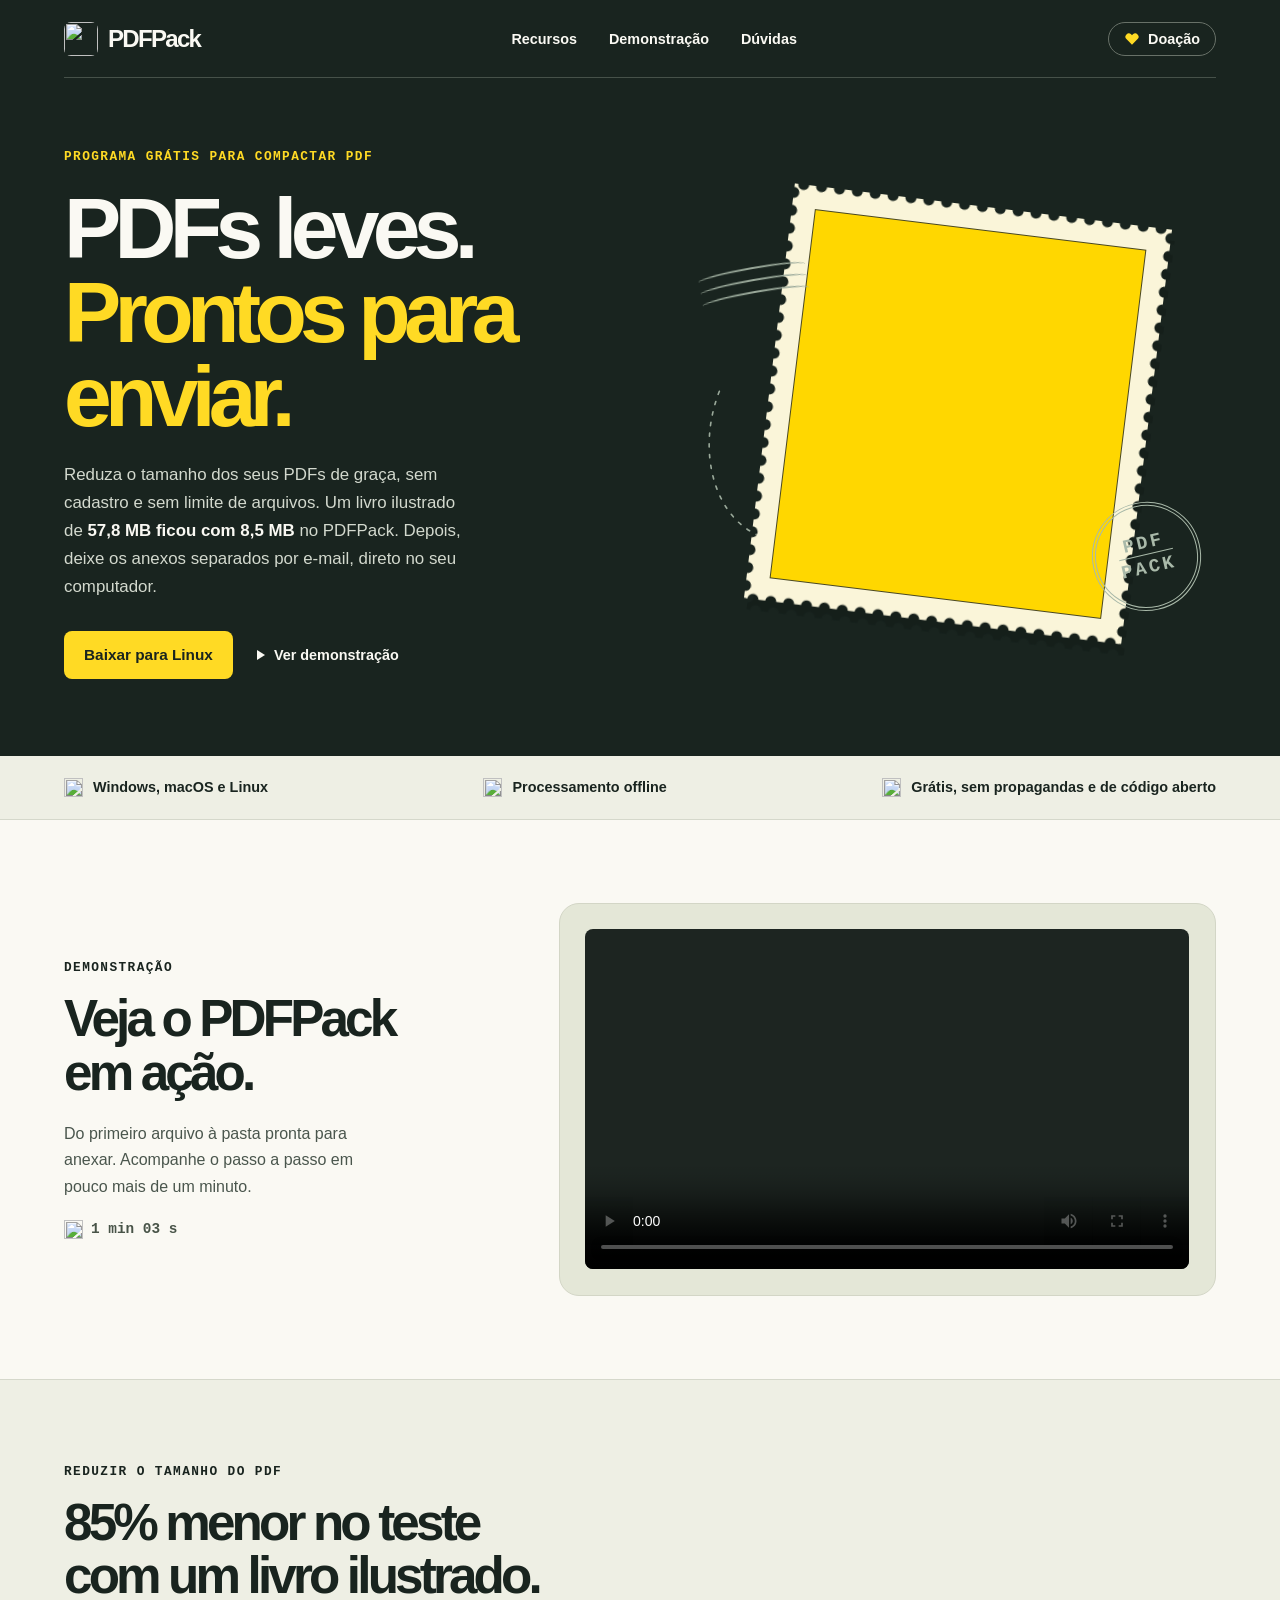
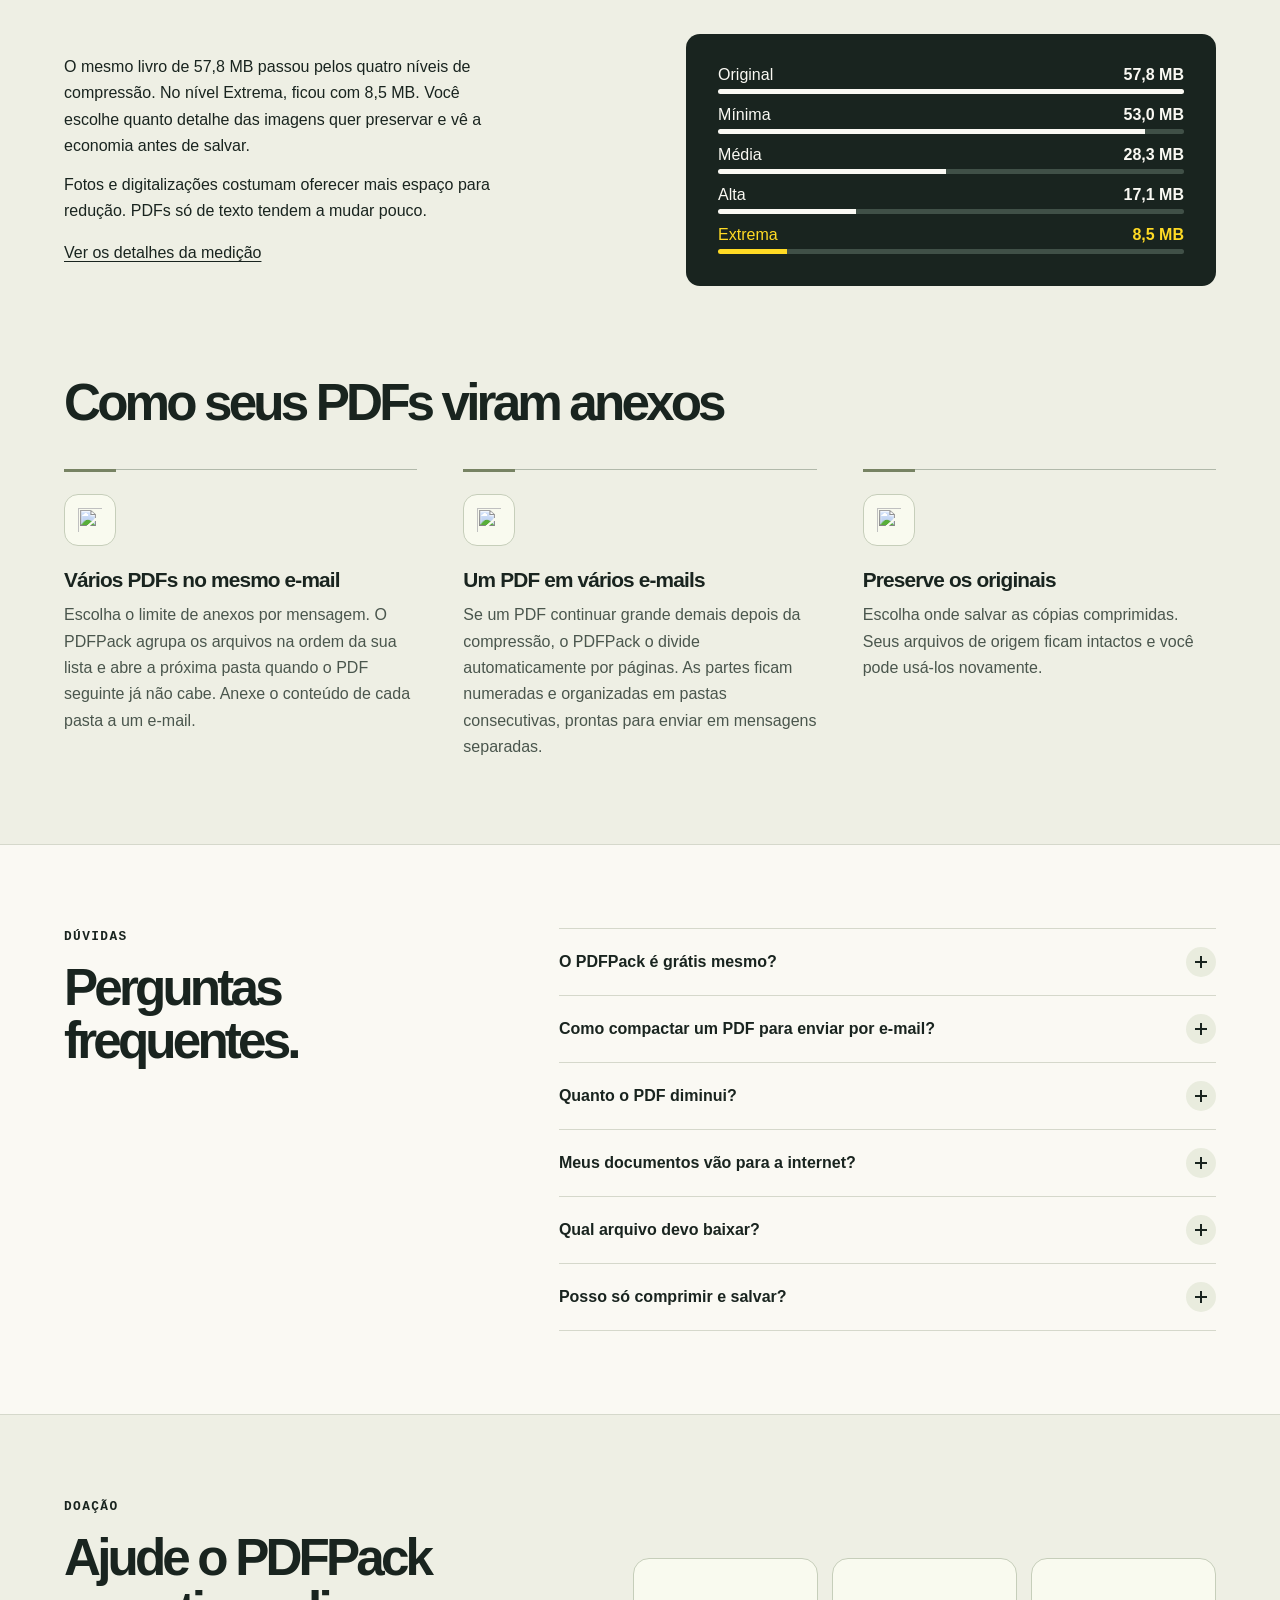
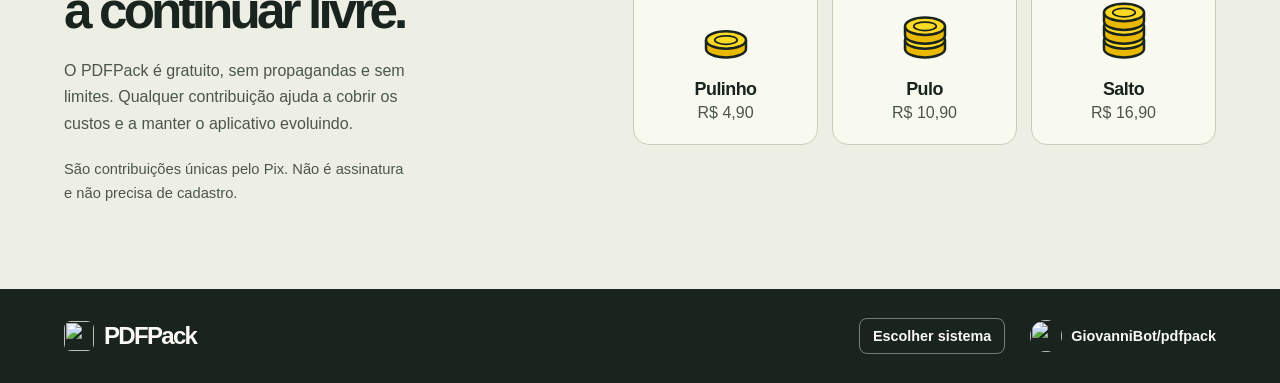
==== commit a1b59a41: "Mínima mais leve: 300 ppi acima de 450 e JPEG 90, sem perda visível Co-Authored-By: Claude Opus 5.5 " ====
--- a/landing/index.html
+++ b/landing/index.html
@@ -88,7 +88,7 @@
     "name": "Quanto o PDF diminui?",
     "acceptedAnswer": {
      "@type": "Answer",
-     "text": "Depende do conteúdo. PDFs com fotos e páginas digitalizadas costumam diminuir bastante: um livro ilustrado de 57,8 MB ficou com 9,8 MB no nível Extrema. PDFs só de texto já são leves e mudam pouco."
+     "text": "Depende do conteúdo. PDFs com fotos e páginas digitalizadas costumam diminuir bastante: um livro ilustrado de 57,8 MB ficou com 8,5 MB no nível Extrema. PDFs só de texto já são leves e mudam pouco."
     }
    },
    {
@@ -135,7 +135,7 @@
   <main id="principal" class="wrap hero">
     <div class="hero-copy">
       <h1><span class="eyebrow">Programa grátis para compactar PDF</span> PDFs leves.<br><em>Prontos para <br>enviar.</em></h1>
-      <p>Reduza o tamanho dos seus PDFs de graça, sem cadastro e sem limite de arquivos. Um livro ilustrado de <strong>57,8 MB ficou com 9,8 MB</strong> no PDFPack. Depois, deixe os anexos separados por e-mail, direto no seu computador.</p>
+      <p>Reduza o tamanho dos seus PDFs de graça, sem cadastro e sem limite de arquivos. Um livro ilustrado de <strong>57,8 MB ficou com 8,5 MB</strong> no PDFPack. Depois, deixe os anexos separados por e-mail, direto no seu computador.</p>
       <div class="actions">
         <a class="button primary" id="device-download" href="#baixar">Baixar para computador</a>
         <a class="watch demo-link" href="#demonstracao"><i class="triangle" aria-hidden="true"></i>Ver demonstração</a>
@@ -162,21 +162,21 @@
 </div></div>
 <section class="section wrap demo" id="demonstracao" aria-labelledby="demo-title">
   <div class="section-copy"><p class="kicker">Demonstração</p><h2 id="demo-title">Veja o PDFPack <br>em ação.</h2><p>Do primeiro arquivo à pasta pronta para anexar. Acompanhe o passo a passo em pouco mais de um minuto.</p><span class="runtime"><img src="media/clock.svg" alt="">1 min 03 s</span></div>
-  <div class="screen"><video controls playsinline preload="metadata" poster="media/emails.png" aria-label="Vídeo: como compactar PDF com o PDFPack" src="media/pdfpack-apresentacao.mp4">Seu navegador não reproduz o vídeo. <a href="media/pdfpack-apresentacao.mp4">Abrir apresentação</a></video></div>
+  <div class="screen"><video controls playsinline preload="metadata" poster="media/emails.png" aria-label="Vídeo: como compactar PDF com o PDFPack" src="media/pdfpack-apresentacao.mp4?v=2">Seu navegador não reproduz o vídeo. <a href="media/pdfpack-apresentacao.mp4?v=2">Abrir apresentação</a></video></div>
 </section>
 <section class="features" id="recursos" aria-labelledby="feature-title"><div class="wrap section">
-  <p class="kicker">Reduzir o tamanho do PDF</p><h2 id="feature-title">83% menor no teste<br> com um livro ilustrado.</h2>
+  <p class="kicker">Reduzir o tamanho do PDF</p><h2 id="feature-title">85% menor no teste<br> com um livro ilustrado.</h2>
   <div class="compression-result">
-    <div class="result-copy"><p>O mesmo livro de 57,8 MB passou pelos quatro níveis de compressão. No nível Extrema, ficou com 9,8 MB. Você escolhe quanto detalhe das imagens quer preservar e vê a economia antes de salvar.</p>
+    <div class="result-copy"><p>O mesmo livro de 57,8 MB passou pelos quatro níveis de compressão. No nível Extrema, ficou com 8,5 MB. Você escolhe quanto detalhe das imagens quer preservar e vê a economia antes de salvar.</p>
       <p>Fotos e digitalizações costumam oferecer mais espaço para redução. PDFs só de texto tendem a mudar pouco.</p>
-      <a href="https://github.com/GiovanniBot/pdfpack/blob/b46be76/README.md#compress%C3%A3o" target="_blank" rel="noopener">Ver os detalhes da medição</a>
+      <a href="https://github.com/GiovanniBot/pdfpack/blob/main/README.md#compress%C3%A3o" target="_blank" rel="noopener">Ver os detalhes da medição</a>
     </div>
     <dl class="size-chart" aria-label="Tamanho do mesmo livro antes e depois da compressão">
       <div style="--size:100%"><dt>Original</dt><dd>57,8 MB</dd></div>
-      <div style="--size:82.5%"><dt>Mínima</dt><dd>47,7 MB</dd></div>
-      <div style="--size:51.2%"><dt>Média</dt><dd>29,6 MB</dd></div>
-      <div style="--size:31.8%"><dt>Alta</dt><dd>18,4 MB</dd></div>
-      <div style="--size:17%"><dt>Extrema</dt><dd>9,8 MB</dd></div>
+      <div style="--size:91.7%"><dt>Mínima</dt><dd>53,0 MB</dd></div>
+      <div style="--size:49%"><dt>Média</dt><dd>28,3 MB</dd></div>
+      <div style="--size:29.6%"><dt>Alta</dt><dd>17,1 MB</dd></div>
+      <div style="--size:14.7%"><dt>Extrema</dt><dd>8,5 MB</dd></div>
     </dl>
   </div>
   <h2>Como seus PDFs viram anexos</h2>
@@ -190,7 +190,7 @@
   <div class="questions">
     <details><summary>O PDFPack é grátis mesmo?<span class="faq-icon" aria-hidden="true"></span></summary><div class="answer"><p>Sim. O PDFPack é gratuito e de código aberto: sem propagandas, sem marca d’água, sem cadastro e sem limite de arquivos ou de tamanho. Quem quiser pode apoiar com uma doação pelo Pix, mas nada fica bloqueado sem ela.</p></div></details>
     <details><summary>Como compactar um PDF para enviar por e-mail?<span class="faq-icon" aria-hidden="true"></span></summary><div class="answer"><p>Abra o PDFPack e arraste seus PDFs para a janela. Clique em Comprimir, escolha o nível (Mínima, Média, Alta ou Extrema) e veja quanto cada arquivo diminuiu. Se quiser, use Organizar para email para separar os anexos pelo limite do seu e-mail. Por fim, clique em Salvar.</p></div></details>
-    <details><summary>Quanto o PDF diminui?<span class="faq-icon" aria-hidden="true"></span></summary><div class="answer"><p>Depende do conteúdo. PDFs com fotos e páginas digitalizadas costumam diminuir bastante: um livro ilustrado de 57,8 MB ficou com 9,8 MB no nível Extrema. PDFs só de texto já são leves e mudam pouco.</p></div></details>
+    <details><summary>Quanto o PDF diminui?<span class="faq-icon" aria-hidden="true"></span></summary><div class="answer"><p>Depende do conteúdo. PDFs com fotos e páginas digitalizadas costumam diminuir bastante: um livro ilustrado de 57,8 MB ficou com 8,5 MB no nível Extrema. PDFs só de texto já são leves e mudam pouco.</p></div></details>
     <details><summary>Meus documentos vão para a internet?<span class="faq-icon" aria-hidden="true"></span></summary><div class="answer"><p>Não. A compressão e a organização acontecem no seu computador, sem enviar seus PDFs para nenhum site. O aplicativo só consulta a internet para verificar atualizações.</p></div></details>
     <details><summary>Qual arquivo devo baixar?<span class="faq-icon" aria-hidden="true"></span></summary><div class="answer"><p>No Windows, abra o arquivo .exe. No macOS, descompacte o .zip para encontrar o PDFPack.app. No Linux x86_64, extraia o .tar.gz e siga as instruções incluídas no pacote.</p></div></details>
     <details><summary>Posso só comprimir e salvar?<span class="faq-icon" aria-hidden="true"></span></summary><div class="answer"><p>Sim. Arraste os PDFs, escolha o nível de compressão e salve as cópias. A organização por e-mail é opcional, e seus arquivos originais ficam intactos.</p></div></details>
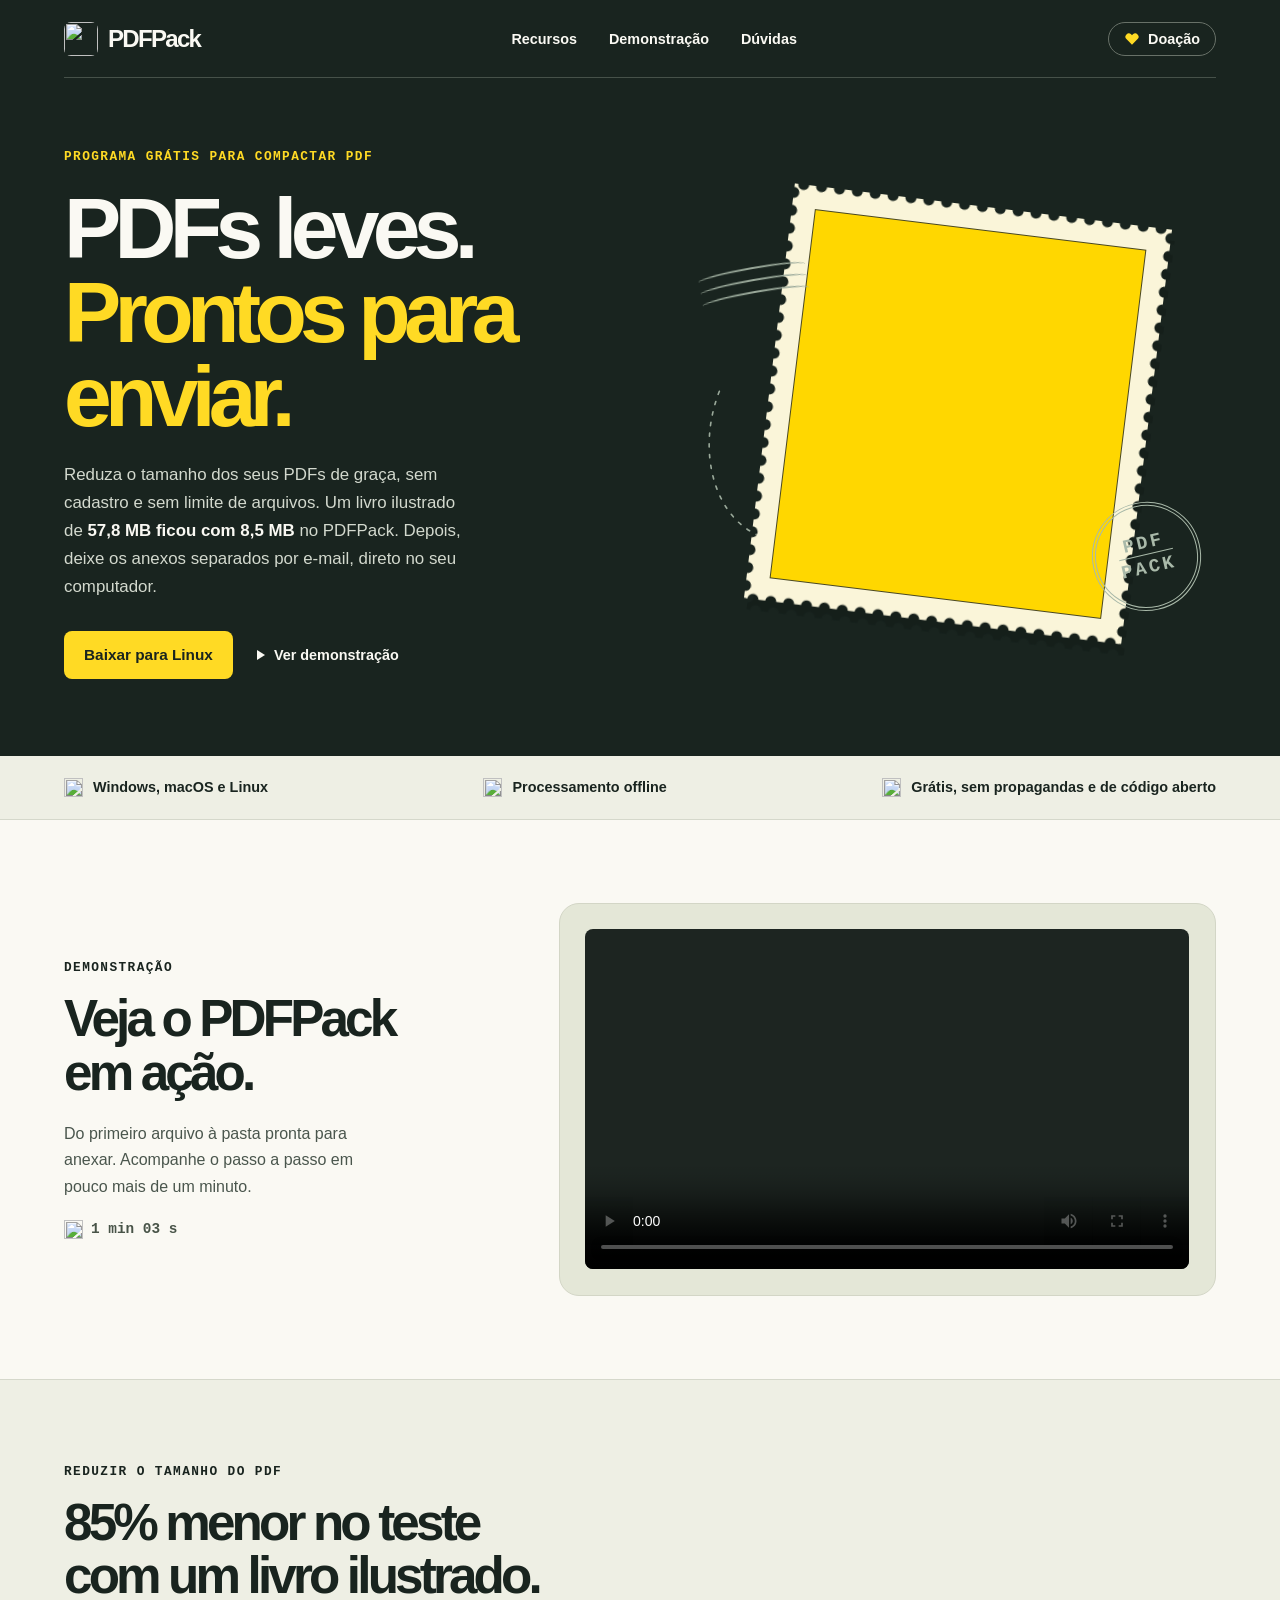
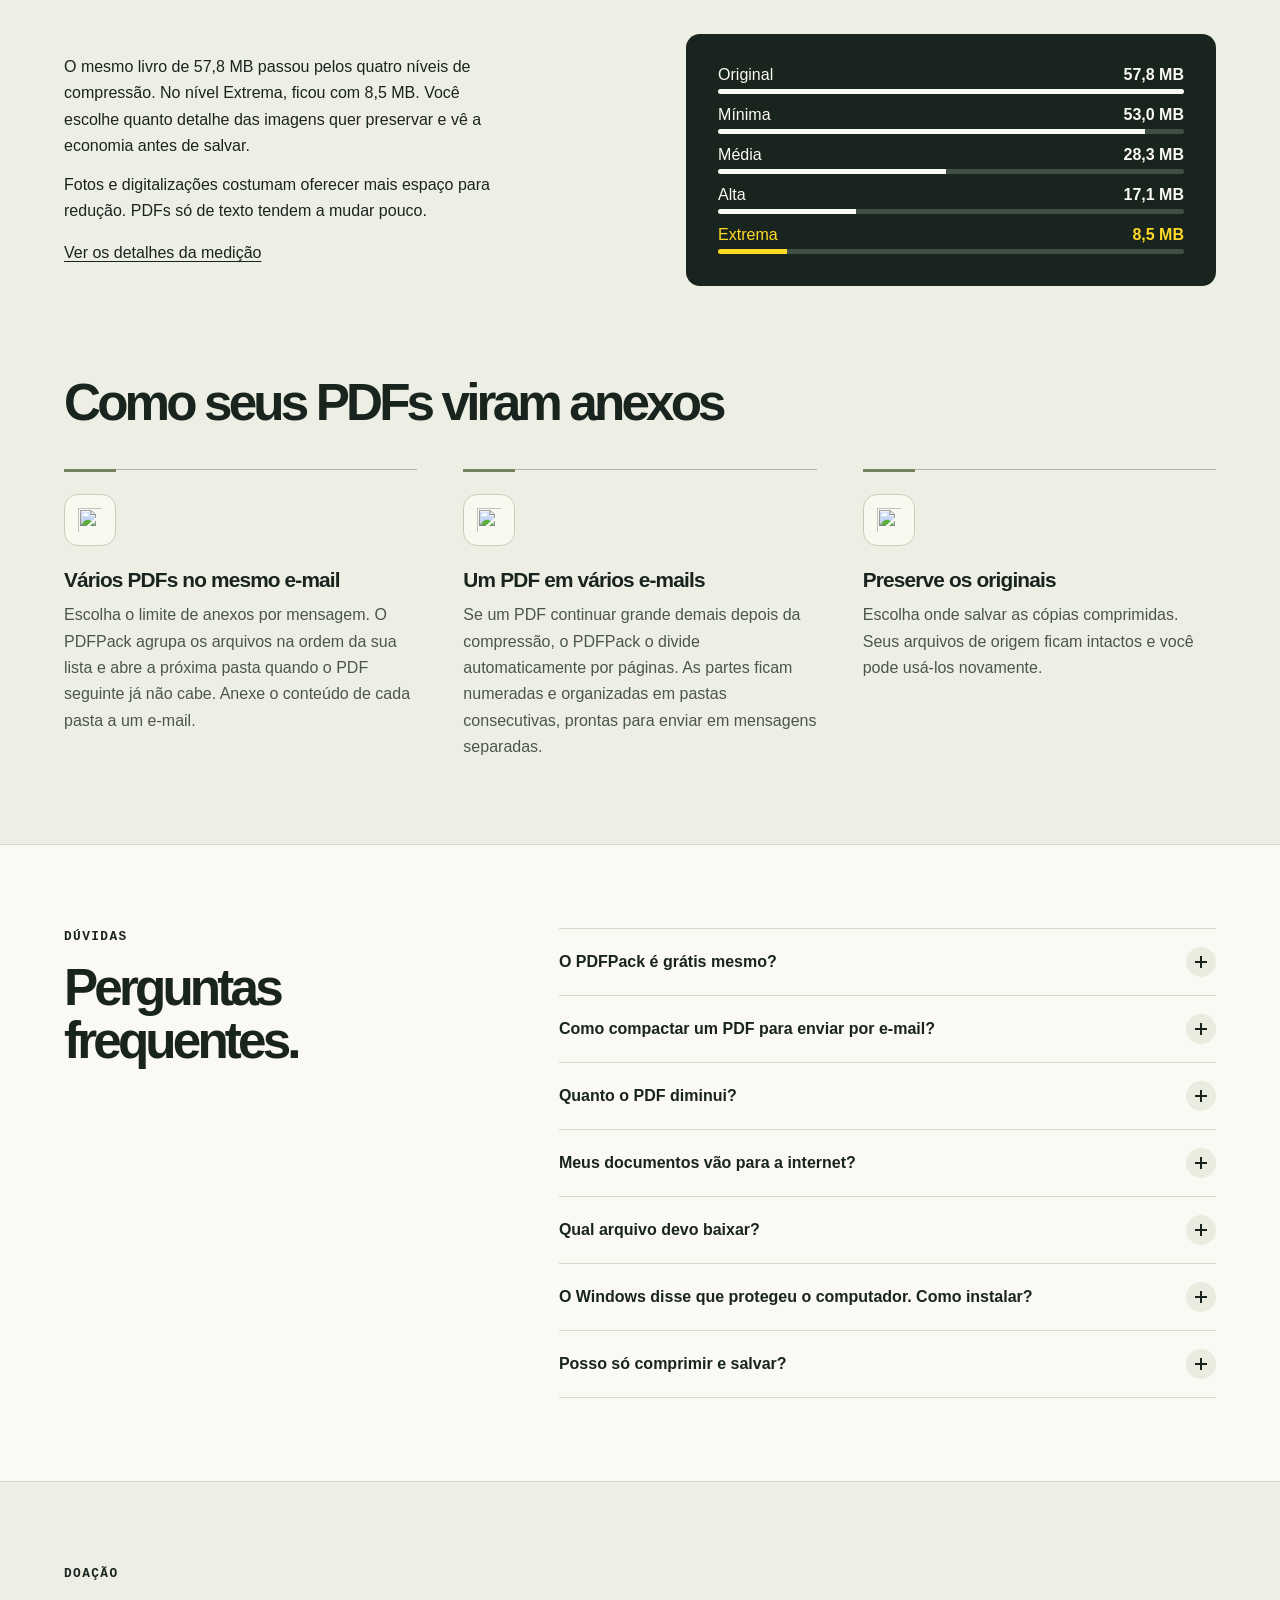
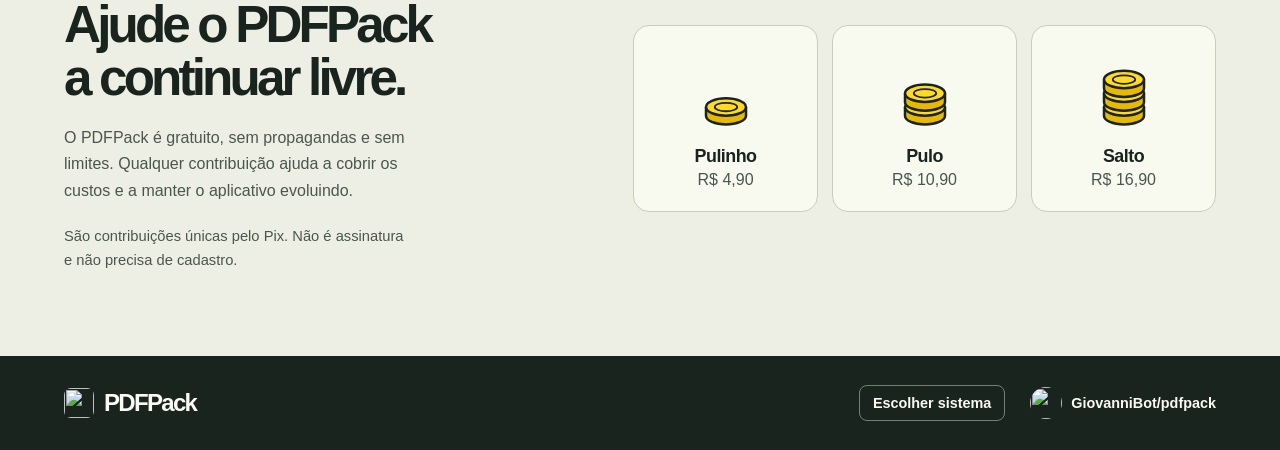
==== commit 3bdb1af0: "Página: FAQ ensina a instalar quando o SmartScreen avisa, e por quê Co-Authored-By: Claude Opus 5.5 " ====
--- a/landing/index.html
+++ b/landing/index.html
@@ -109,6 +109,14 @@
    },
    {
     "@type": "Question",
+    "name": "O Windows disse que protegeu o computador. Como instalar?",
+    "acceptedAnswer": {
+     "@type": "Answer",
+     "text": "Na janela azul \"O Windows protegeu o computador\", clique em Mais informações e depois em Executar assim mesmo. Se o navegador avisar que o arquivo não é baixado com frequência, escolha Manter. O aviso aparece porque o PDFPack é novo e não tem uma assinatura digital paga, que custa caro por ano para um projeto gratuito. O Windows avisa sobre todo programa que ainda tem poucos downloads, mesmo sem nada de errado com ele. Baixe sempre deste site ou da página oficial no GitHub, onde o código é aberto para qualquer pessoa conferir."
+    }
+   },
+   {
+    "@type": "Question",
     "name": "Posso só comprimir e salvar?",
     "acceptedAnswer": {
      "@type": "Answer",
@@ -193,6 +201,7 @@
     <details><summary>Quanto o PDF diminui?<span class="faq-icon" aria-hidden="true"></span></summary><div class="answer"><p>Depende do conteúdo. PDFs com fotos e páginas digitalizadas costumam diminuir bastante: um livro ilustrado de 57,8 MB ficou com 8,5 MB no nível Extrema. PDFs só de texto já são leves e mudam pouco.</p></div></details>
     <details><summary>Meus documentos vão para a internet?<span class="faq-icon" aria-hidden="true"></span></summary><div class="answer"><p>Não. A compressão e a organização acontecem no seu computador, sem enviar seus PDFs para nenhum site. O aplicativo só consulta a internet para verificar atualizações.</p></div></details>
     <details><summary>Qual arquivo devo baixar?<span class="faq-icon" aria-hidden="true"></span></summary><div class="answer"><p>No Windows, abra o arquivo .exe. No macOS, descompacte o .zip para encontrar o PDFPack.app. No Linux x86_64, extraia o .tar.gz e siga as instruções incluídas no pacote.</p></div></details>
+    <details><summary>O Windows disse que protegeu o computador. Como instalar?<span class="faq-icon" aria-hidden="true"></span></summary><div class="answer"><p>Na primeira vez, o Windows pode mostrar a janela azul “O Windows protegeu o computador”. Para continuar:</p><ol><li>Clique em <strong>Mais informações</strong>.</li><li>Clique em <strong>Executar assim mesmo</strong>.</li></ol><p>Se o navegador avisar que o arquivo “não é baixado com frequência”, abra a lista de downloads e escolha <strong>Manter</strong>.</p><p><strong>Por que o aviso aparece?</strong> O Windows avisa sobre todo programa novo que ainda tem poucos downloads e não tem uma assinatura digital paga, um certificado que custa caro todo ano para um projeto gratuito. O aviso não quer dizer que há algo errado com o PDFPack: o código é aberto para qualquer pessoa conferir, e o aplicativo funciona sem enviar seus PDFs para a internet. Baixe sempre por este site ou pela página oficial no GitHub.</p></div></details>
     <details><summary>Posso só comprimir e salvar?<span class="faq-icon" aria-hidden="true"></span></summary><div class="answer"><p>Sim. Arraste os PDFs, escolha o nível de compressão e salve as cópias. A organização por e-mail é opcional, e seus arquivos originais ficam intactos.</p></div></details>
   </div>
 </section>
@@ -218,10 +227,11 @@
     <h2 id="dialog-title">Baixar PDFPack</h2>
     <form method="dialog"><button class="close-dialog" aria-label="Fechar">×</button></form>
   </div>
+  <p class="download-status" id="download-status" role="status" hidden></p>
   <div class="platform-list">
-    <a data-system="windows" href="https://github.com/GiovanniBot/pdfpack/releases/latest/download/pdfpack.exe"><strong>Windows</strong><span>.exe</span></a>
-    <a data-system="macos" href="https://github.com/GiovanniBot/pdfpack/releases/latest/download/PDFPack-macos.zip"><strong>macOS</strong><span>.zip</span></a>
-    <a data-system="linux" href="https://github.com/GiovanniBot/pdfpack/releases/latest/download/pdfpack-linux-x86_64.tar.gz"><strong>Linux</strong><span>x86_64 · .tar.gz</span></a>
+    <a data-system="windows" target="_blank" rel="noopener" href="https://github.com/GiovanniBot/pdfpack/releases/latest/download/pdfpack.exe"><strong>Windows</strong><span>.exe</span></a>
+    <a data-system="macos" target="_blank" rel="noopener" href="https://github.com/GiovanniBot/pdfpack/releases/latest/download/PDFPack-macos.zip"><strong>macOS</strong><span>.zip</span></a>
+    <a data-system="linux" target="_blank" rel="noopener" href="https://github.com/GiovanniBot/pdfpack/releases/latest/download/pdfpack-linux-x86_64.tar.gz"><strong>Linux</strong><span>x86_64 · .tar.gz</span></a>
   </div>
 </dialog>
 <dialog id="pix-dialog" aria-labelledby="pix-title">
--- a/landing/styles.css
+++ b/landing/styles.css
@@ -89,6 +89,8 @@
 .platform-list a { padding: 14px; border: 1px solid var(--rule); border-radius: 8px; }
 .platform-list a:is(:hover,:focus-visible) { background: var(--sun); }
 .platform-list span { font-size: .85rem; }
+.download-status { margin-top: 16px; padding: 12px 14px; border-radius: 8px; background: #fff6c2; line-height: 1.45; }
+.platform-list a.chosen { border-color: #19241f; }
 .demo-link { width: fit-content; }
 .footer-repo { display: inline-flex; align-items: center; gap: 9px; }
 .footer-repo img { border-radius: 50%; object-fit: cover; }
@@ -171,6 +173,8 @@
 .questions summary:focus-visible .faq-icon { outline: 2px solid currentColor; outline-offset: 3px; }
 .answer { min-height: 0; overflow: hidden; }
 .answer p { margin: 0; padding: 0 40px 20px 0; }
+.answer ol { margin: -8px 0 20px; padding: 0 40px 0 22px; }
+.answer li + li { margin-top: 4px; }
 
 @keyframes carry-envelope {
   0% { offset-distance: 0%; opacity: 0; }
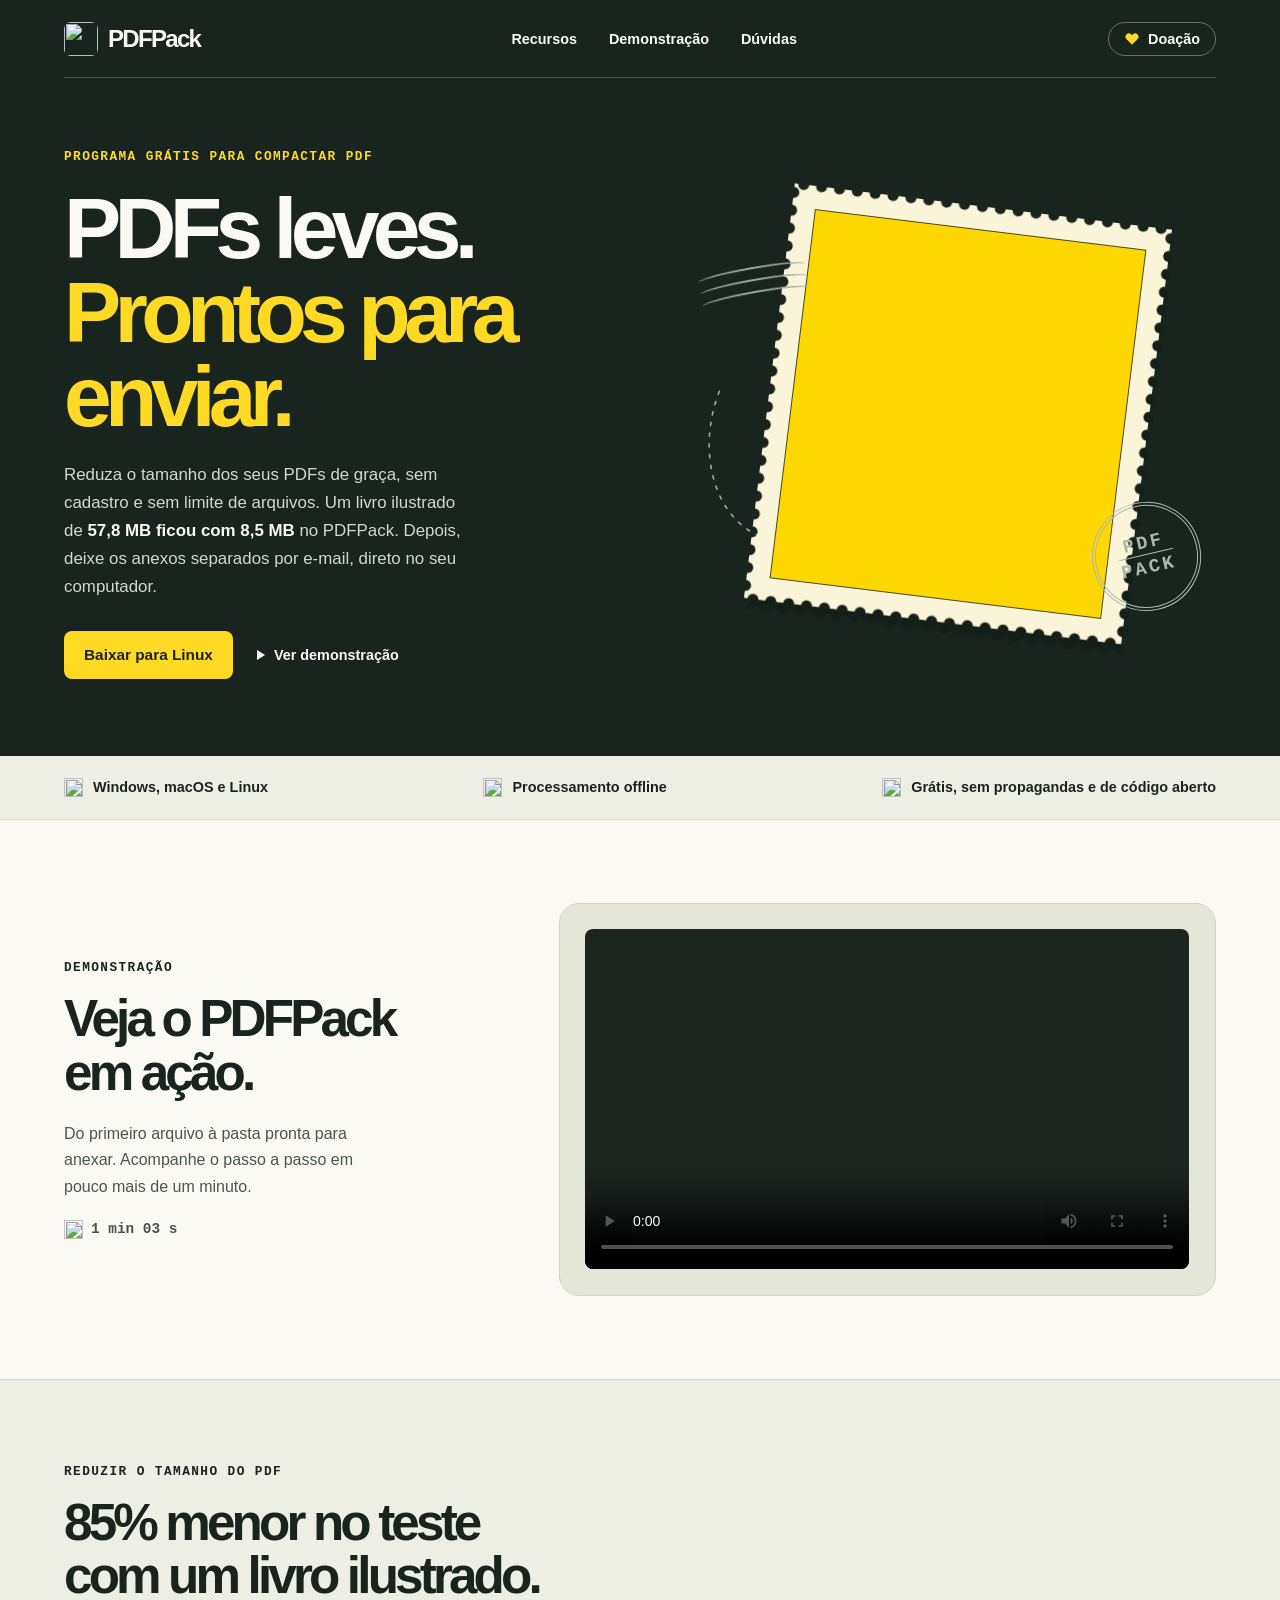
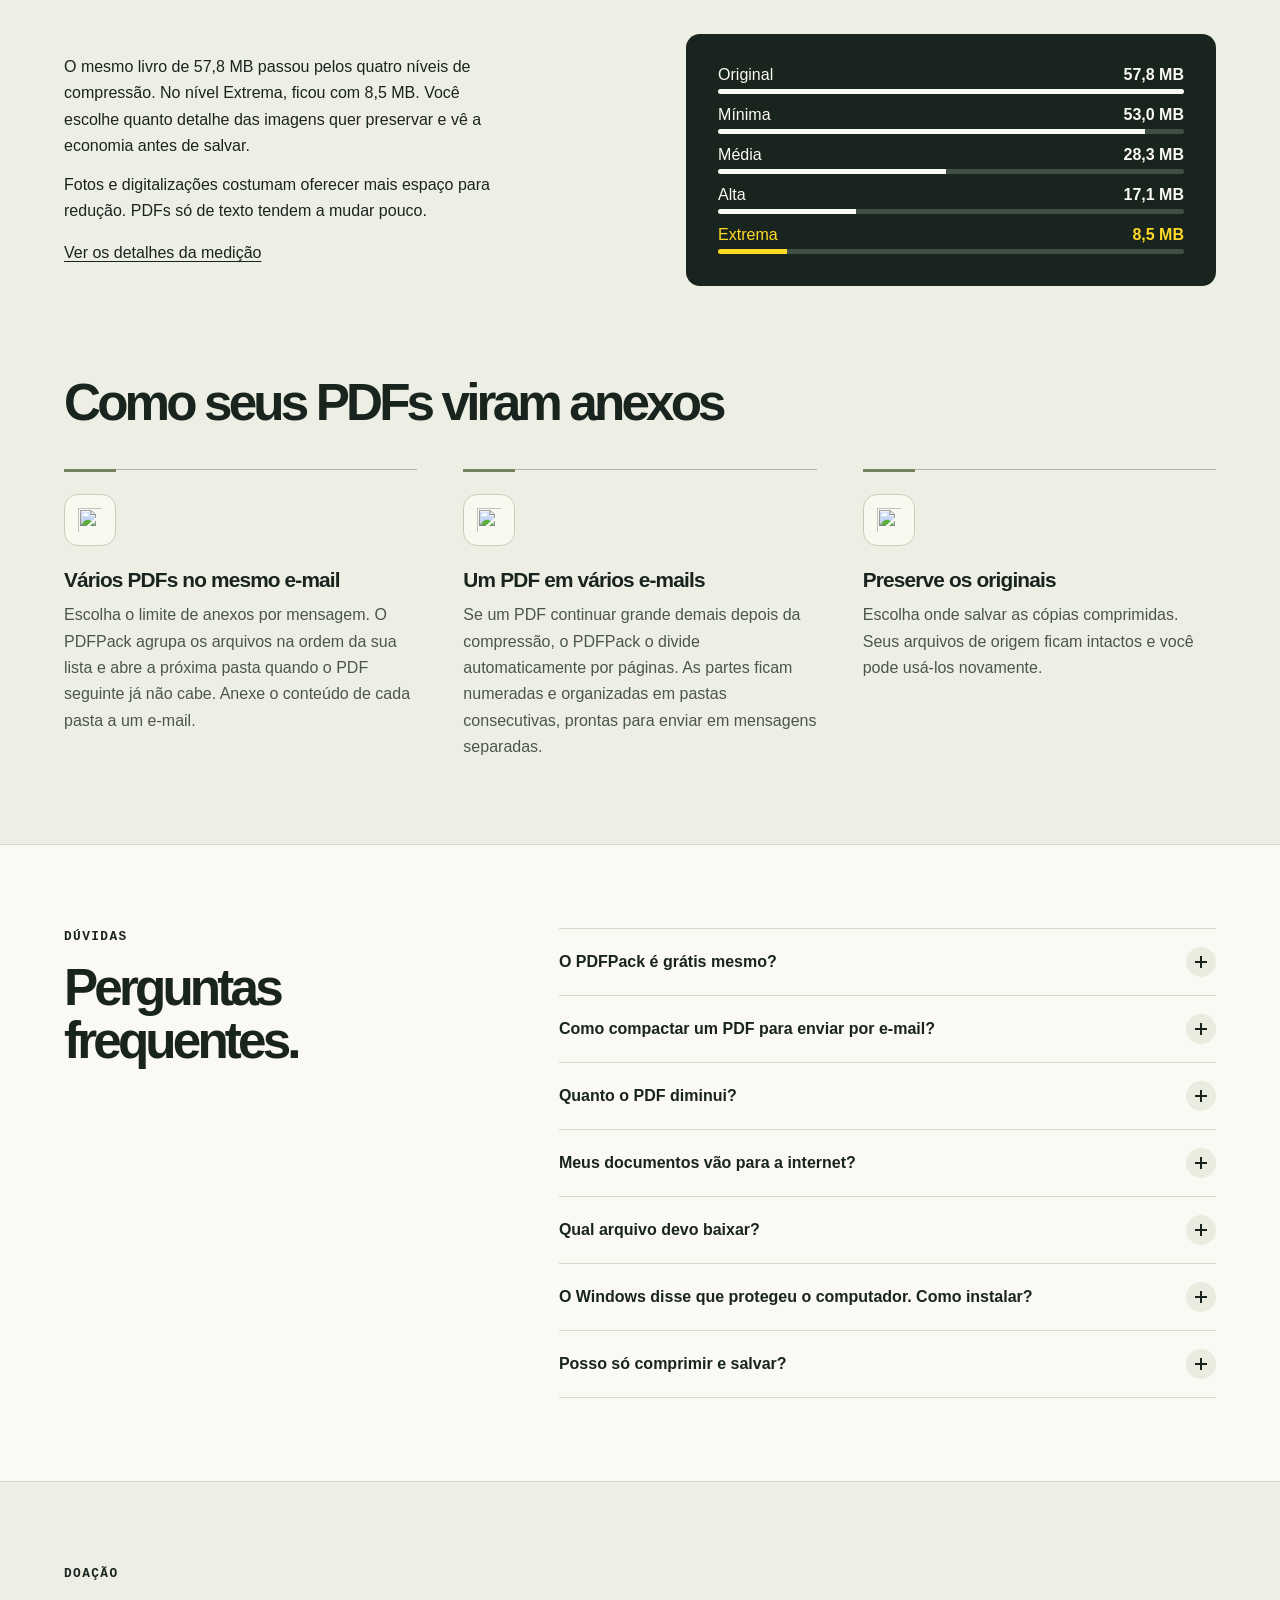
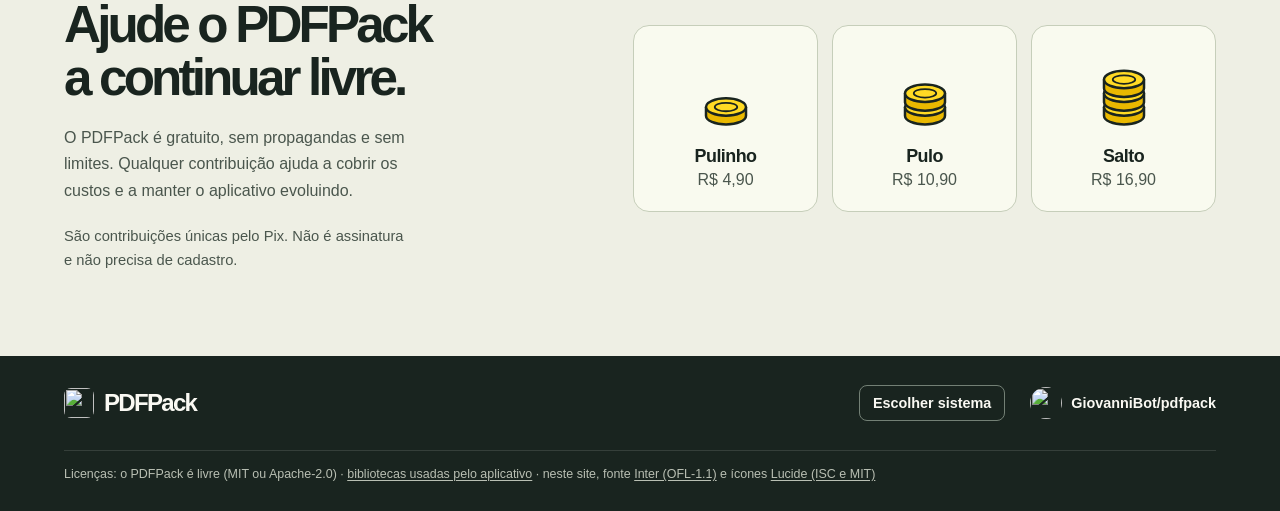
==== commit 38ce6712: "Página: link para as licenças no rodapé Co-Authored-By: Claude Opus 5.5 <noreply@anthropic.com>" ====
--- a/landing/index.html
+++ b/landing/index.html
@@ -221,7 +221,9 @@
     <img src="https://avatars.githubusercontent.com/u/69661645?v=4&amp;s=80" width="32" height="32" alt="" loading="lazy">
     GiovanniBot/pdfpack
   </a>
-</div></footer>
+</div>
+<p class="wrap credits">Licenças: o PDFPack é livre (MIT ou Apache-2.0) · <a href="https://github.com/GiovanniBot/pdfpack/blob/main/apps/pdfpack/LICENCAS-DE-TERCEIROS.txt" target="_blank" rel="noopener">bibliotecas usadas pelo aplicativo</a> · neste site, fonte <a href="media/OFL-Inter.txt" target="_blank">Inter (OFL-1.1)</a> e ícones <a href="media/LICENSE-lucide.txt" target="_blank">Lucide (ISC e MIT)</a></p>
+</footer>
 <dialog id="download-dialog" aria-labelledby="dialog-title">
   <div class="dialog-heading">
     <h2 id="dialog-title">Baixar PDFPack</h2>
--- a/landing/styles.css
+++ b/landing/styles.css
@@ -94,6 +94,9 @@
 .demo-link { width: fit-content; }
 .footer-repo { display: inline-flex; align-items: center; gap: 9px; }
 .footer-repo img { border-radius: 50%; object-fit: cover; }
+.credits { margin-top: 0; margin-bottom: 0; padding-block: 14px 26px; border-top: 1px solid #ffffff1f; font-size: .78rem; line-height: 1.6; color: #b9bfb3; }
+.credits a { text-decoration: underline; text-underline-offset: 2px; }
+.credits a:hover { color: var(--sun); }
 .hero-copy strong { color: var(--paper); }
 .compression-result {
   display: grid;
